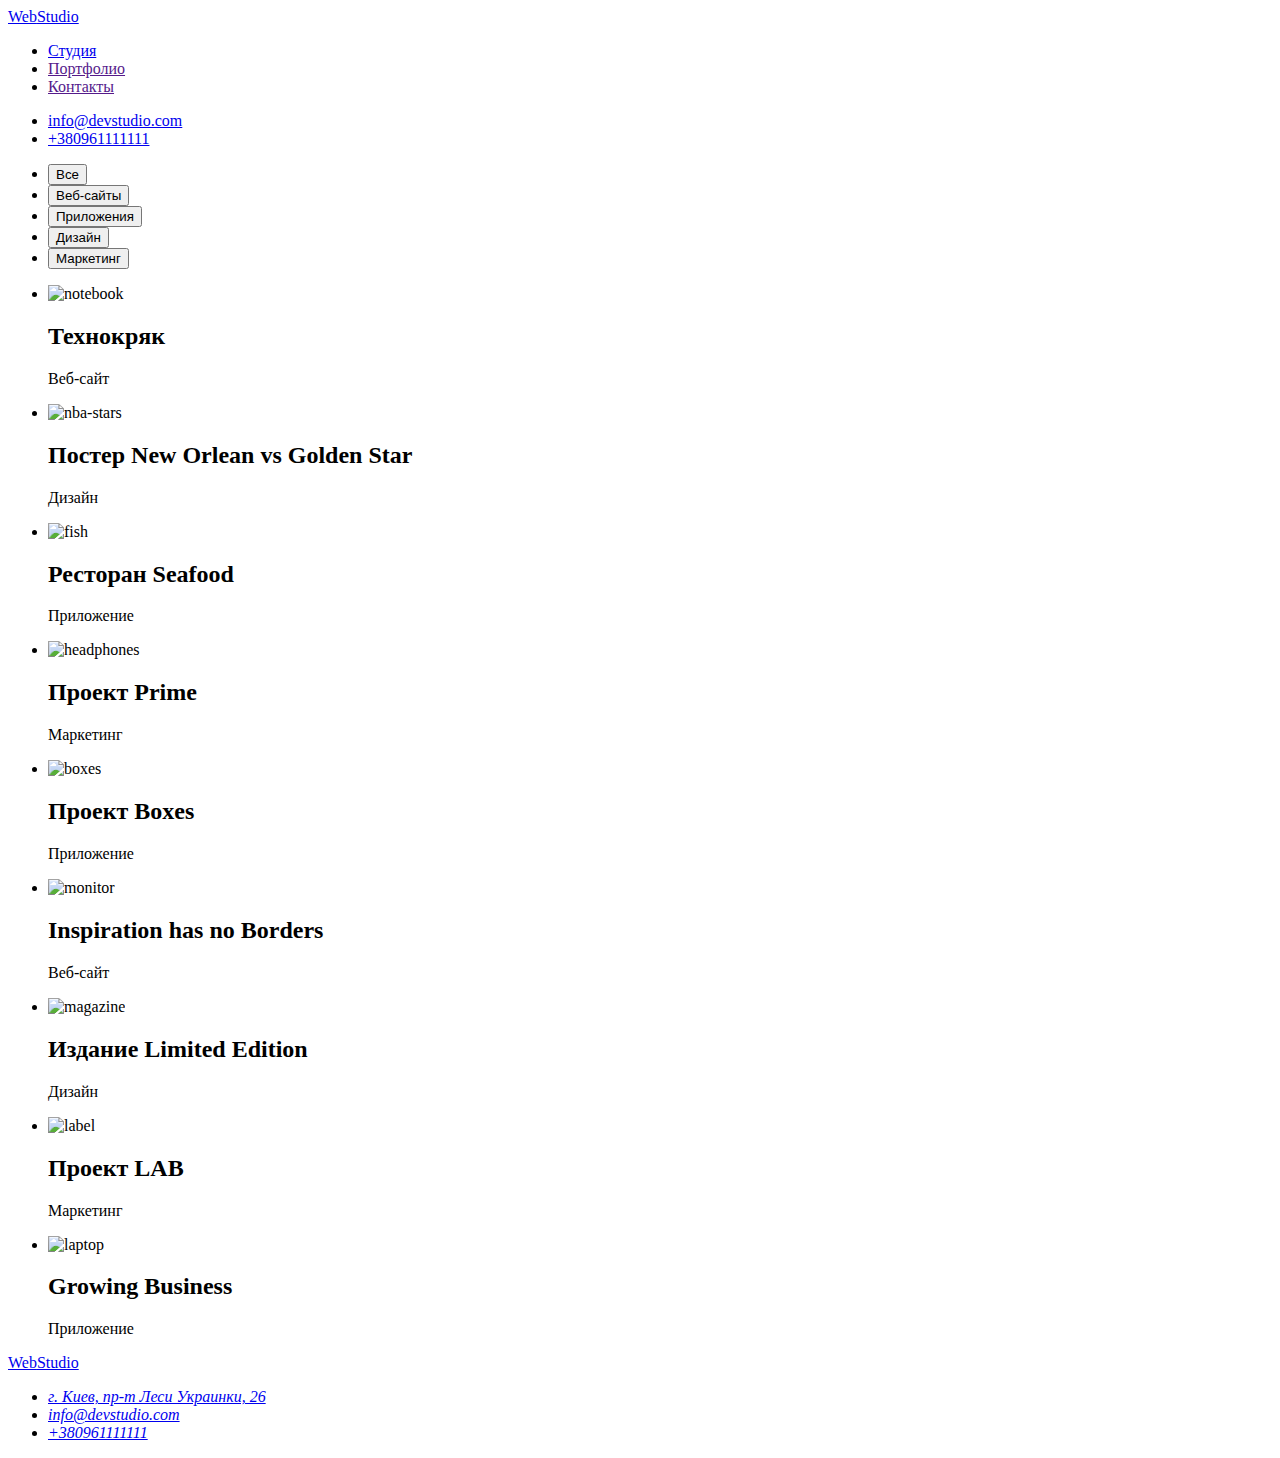
==== portfolio.html @ 8f2b5d50 "create portfolio.html" ====
<!DOCTYPE html>
<html lang="ru">

<head>
    <meta charset="UTF-8">
    <meta http-equiv="X-UA-Compatible" content="IE=edge">
    <meta name="viewport" content="width=device-width, initial-scale=1.0">
    <title>WebStudio</title>
    <link rel="stylesheet" href="./css/styles.css">
    <link rel="preconnect" href="https://fonts.gstatic.com">
</head>

<body>
    <!-- Шапка -->
    <header>
        <nav>
            <a href="/index.html" class="logo">Web<span class="logo-part">Studio</span></a>
            <ul class="site-nav">
                <li><a href="./index.html" class="link">Студия</a></li>
                <li><a href="" class="link current">Портфолио</a></li>
                <li><a href="" class="link">Контакты</a></li>
            </ul>
        </nav>
        <ul class="contacts-nav">
            <li><a href="mailto:info@devstudio.com" class="link">info@devstudio.com</a></li>
            <li><a href="tel:+380961111111" class="link">+380961111111</a></li>
        </ul>
    </header>
    <!-- Портфолио -->
    <main>
        <section>

        <ul class="buttons">
            <li><button class="button">Все</button></li>
            <li><button class="button">Веб-сайты</button></li>
            <li><button class="button">Приложения</button></li>
            <li><button class="button">Дизайн</button></li>
            <li><button class="button">Маркетинг</button></li>
        </ul>   
       
        <ul class="gallery">
            <li>
                <img src="./images/portfolio1.jpg" alt="notebook" width="370">
                <h2 class="title">Технокряк</h2>
                <p class="text">Веб-сайт</p>
            </li>
            <li>
                <img src="./images/portfolio2.jpg" alt="nba-stars" width="370">
                <h2 class="title">Постер New Orlean vs Golden Star</h2>
                <p class="text">Дизайн</p>
            </li>
            <li>
                <img src="./images/portfolio3.jpg" alt="fish" width="370">
                <h2 class="title">Ресторан Seafood</h2>
                <p class="text">Приложение</p>
            </li>
            <li>
                <img src="./images/portfolio4.jpg" alt="headphones" width="370">
                <h2 class="title">Проект Prime</h2>
                <p class="text">Маркетинг</p>
            </li>
            <li>
                <img src="./images/portfolio5.jpg" alt="boxes" width="370">
                <h2 class="title">Проект Boxes</h2>
                <p class="text">Приложение</p>
            </li>
            <li>
                <img src="./images/portfolio6.jpg" alt="monitor" width="370">
                <h2 class="title">Inspiration has no Borders</h2>
                <p class="text">Веб-сайт</p>
            </li>
            <li>
                <img src="./images/portfolio7.jpg" alt="magazine" width="370">
                <h2 class="title">Издание Limited Edition</h2>
                <p class="text">Дизайн</p>
            </li>
            <li>
                <img src="./images/portfolio8.jpg" alt="label" width="370">
                <h2 class="title">Проект LAB</h2>
                <p class="text">Маркетинг</p>
            </li>
            <li>
                <img src="./images/portfolio9.jpg" alt="laptop" width="370">
                <h2 class="title">Growing Business</h2>
                <p class="text">Приложение</p>
            </li>
        </ul>
       </section>
    </main>
    <!-- Подвал -->
    <footer class="footer">
        <a href="/index.html" class="logo">Web<span class="logo-part-2">Studio</span></a>
        <address class="address">
            <ul>
                <li>
                    <a href="https://www.google.com.ua/maps/place/%D0%B1%D1%83%D0%BB.+%D0%9B%D0%B5%D1%81%D0%B8+%D0%A3%D0%BA%D1%80%D0%B0%D0%B8%D0%BD%D0%BA%D0%B8,+26,+%D0%9A%D0%B8%D0%B5%D0%B2,+02000/@50.4265841,30.5361971,17z/data=!3m1!4b1!4m5!3m4!1s0x40d4cf0e033ecbe9:0x57a4dffefec77da0!8m2!3d50.4265807!4d30.5383858?hl=ru"
                        target="_blank" class="actual-address">г. Киев, пр-т Леси Украинки, 26</a>
                </li>
                <li>
                    <a href="mailto:info@devstudio.com" class="contacts">info@devstudio.com</a>
                </li>
                <li>
                    <a href="tel:+380961111111" class="contacts">+380961111111</a>
                </li>
            </ul>
        </address>
    </footer>

</body>

</html>
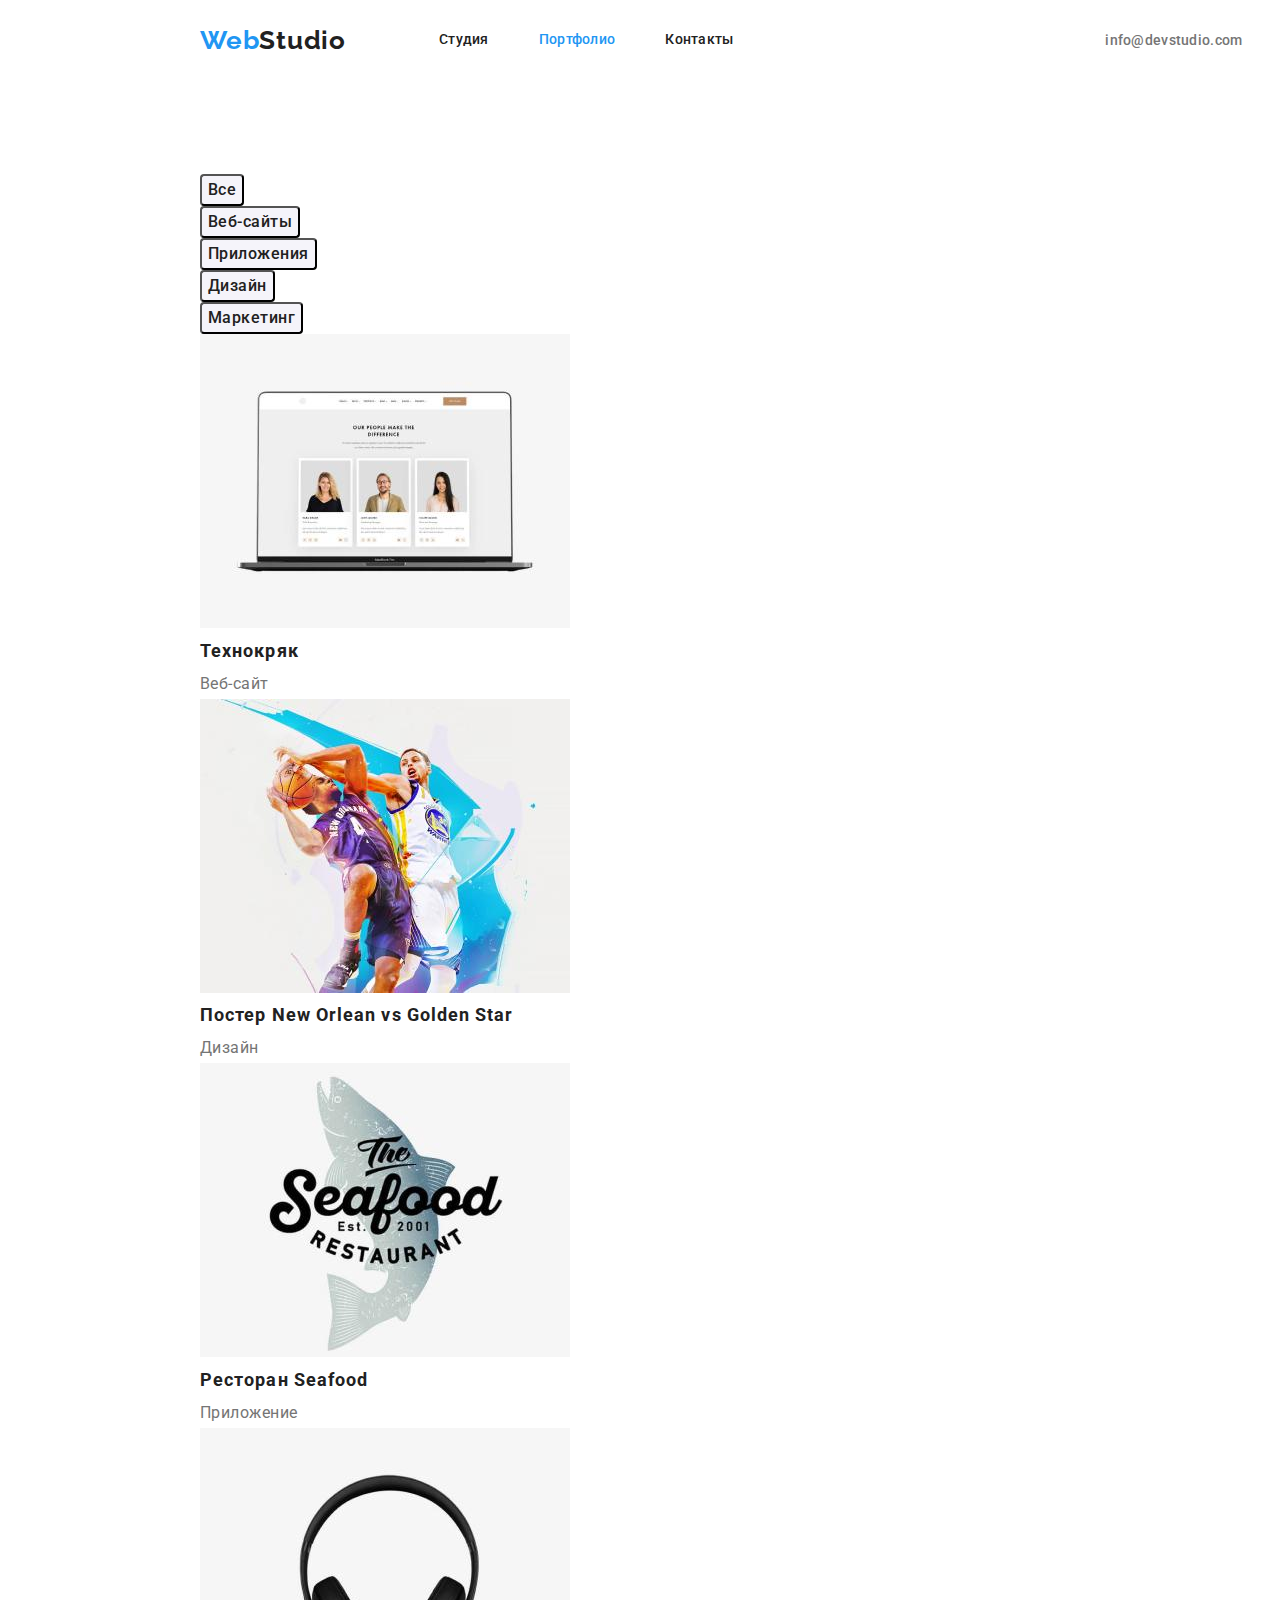
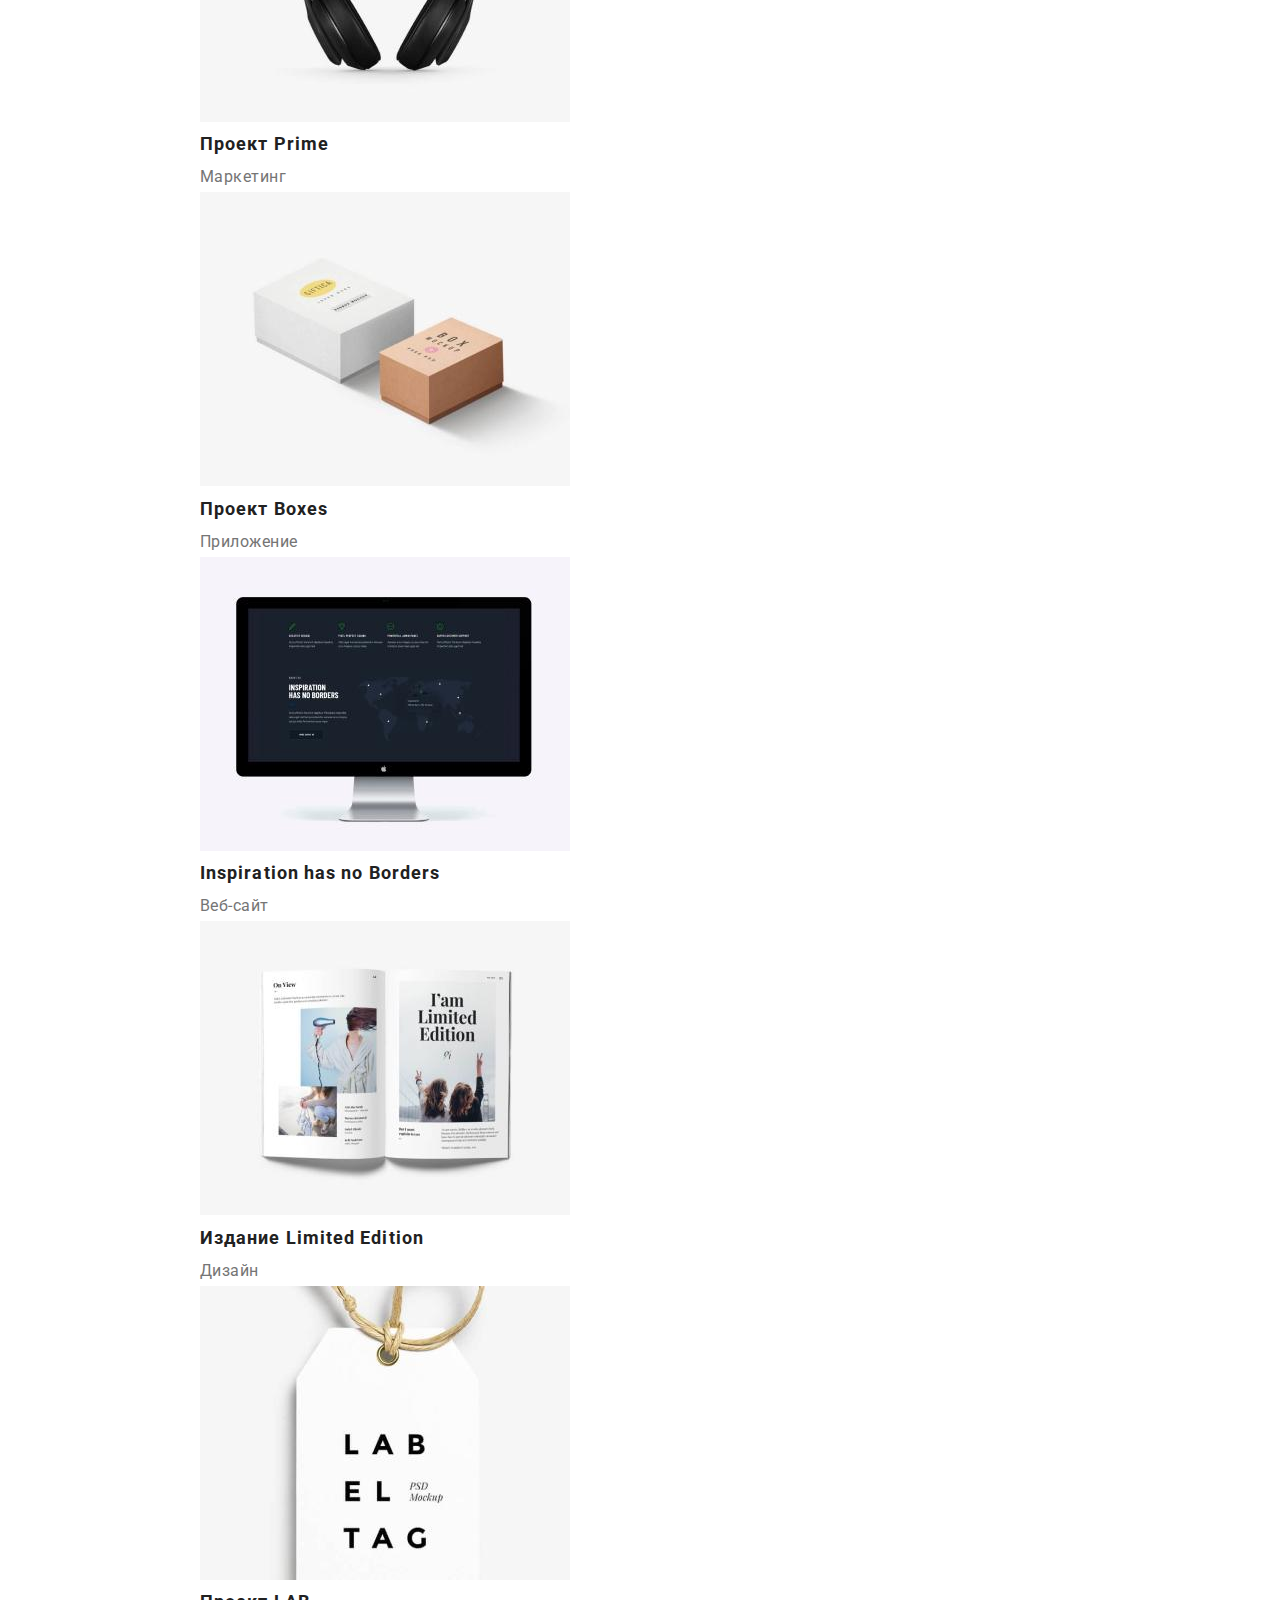
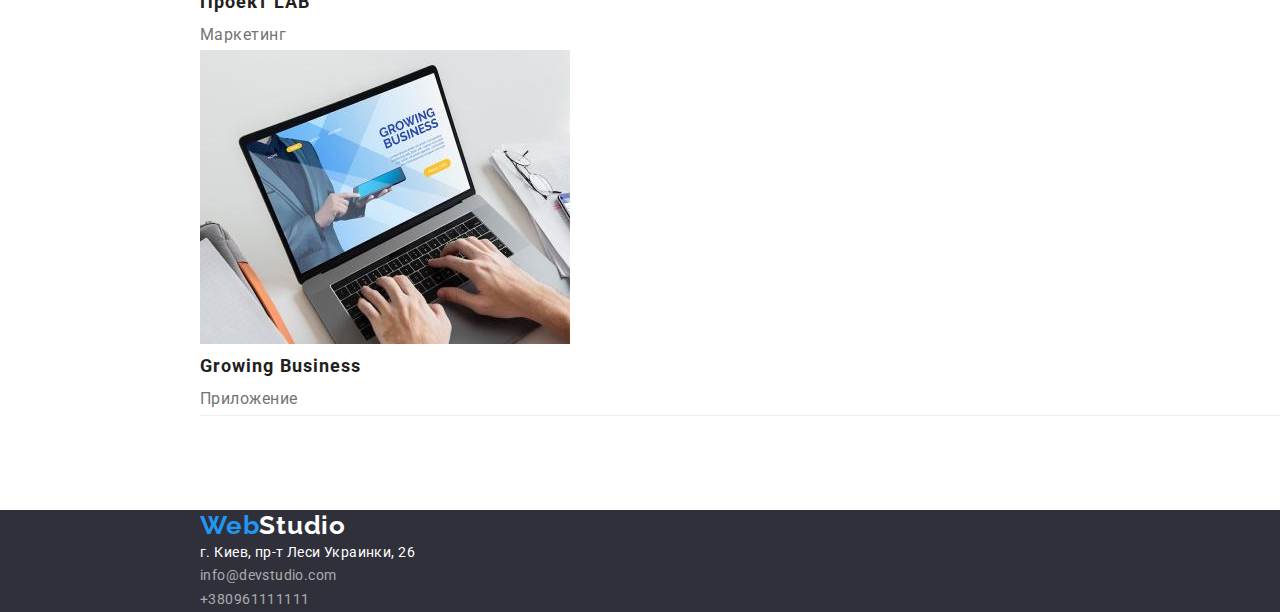
==== commit 01d72a39: "update portfolio.html" ====
--- a/portfolio.html
+++ b/portfolio.html
@@ -6,30 +6,36 @@
     <meta http-equiv="X-UA-Compatible" content="IE=edge">
     <meta name="viewport" content="width=device-width, initial-scale=1.0">
     <title>WebStudio</title>
+    <link rel="preconnect" href="https://fonts.googleapis.com">
+    <link rel="preconnect" href="https://fonts.gstatic.com" crossorigin>
+    <link href="https://fonts.googleapis.com/css2?family=Raleway:wght@700&family=Roboto:wght@400;500;700;900&display=swap"
+        rel="stylesheet">
+    <link rel="stylesheet" href="https://cdnjs.cloudflare.com/ajax/libs/modern-normalize/1.1.0/modern-normalize.min.css">
     <link rel="stylesheet" href="./css/styles.css">
-    <link rel="preconnect" href="https://fonts.gstatic.com">
 </head>
 
 <body>
     <!-- Шапка -->
     <header>
-        <nav>
+        <div class="container main-nav">
+        <nav class="main-nav">
             <a href="/index.html" class="logo">Web<span class="logo-part">Studio</span></a>
             <ul class="site-nav">
-                <li><a href="./index.html" class="link">Студия</a></li>
-                <li><a href="" class="link current">Портфолио</a></li>
-                <li><a href="" class="link">Контакты</a></li>
+                <li class="item"><a href="./index.html" class="link">Студия</a></li>
+                <li class="item"><a href="" class="link current">Портфолио</a></li>
+                <li class="item"><a href="" class="link">Контакты</a></li>
             </ul>
         </nav>
         <ul class="contacts-nav">
-            <li><a href="mailto:info@devstudio.com" class="link">info@devstudio.com</a></li>
-            <li><a href="tel:+380961111111" class="link">+380961111111</a></li>
+            <li class="item"><a href="mailto:info@devstudio.com" class="link">info@devstudio.com</a></li>
+            <li class="item"><a href="tel:+380961111111" class="link">+380961111111</a></li>
         </ul>
+        </div>
     </header>
     <!-- Портфолио -->
     <main>
-        <section>
-
+        <section class="section">
+    <div class="container">
         <ul class="buttons">
             <li><button class="button">Все</button></li>
             <li><button class="button">Веб-сайты</button></li>
@@ -85,10 +91,12 @@
                 <p class="text">Приложение</p>
             </li>
         </ul>
+        </div>
        </section>
     </main>
     <!-- Подвал -->
     <footer class="footer">
+            <div class="container">
         <a href="/index.html" class="logo">Web<span class="logo-part-2">Studio</span></a>
         <address class="address">
             <ul>
@@ -104,6 +112,7 @@
                 </li>
             </ul>
         </address>
+        </div>
     </footer>
 
 </body>
--- a/css/styles.css
+++ b/css/styles.css
@@ -0,0 +1,308 @@
+:root {
+  --primary-text-color: #212121;
+  --secondary-text-color: #757575;
+  --accent-color: #2196f3;
+  --primary-white-color: #ffffff;
+  --secondary-bg-color: #2f303a;
+}
+
+html {
+  box-sizing: border-box;
+}
+*,
+*::before,
+*::after {
+  box-sizing: inherit;
+}
+body {
+  position: relative;
+  width: 1600px;
+  height: 2349px;
+  background: var(--primary-white-color);
+  font-family: Roboto, sans-serif;
+  margin: 0;
+}
+
+ul {
+  padding: 0;
+  margin: 0;
+  list-style: none;
+}
+
+.container {
+  margin-left: auto;
+  margin-right: auto;
+  width: 1230px;
+  padding-left: 15px;
+  padding-right: 15px;
+}
+
+.section {
+  padding-top: 94px;
+  padding-bottom: 94px;
+}
+
+/* ---------header------------ */
+.main-nav {
+  display: flex;
+  align-content: center;
+  align-self: center;
+  justify-content: center;
+}
+.logo {
+  align-self: center;
+  color: var(--accent-color);
+  text-decoration: none;
+  font-style: normal;
+  font-weight: 700;
+  font-size: 26px;
+  line-height: 1.19;
+  letter-spacing: 0.03em;
+  font-family: Raleway;
+}
+.logo-part {
+  color: var(--primary-text-color);
+}
+.site-nav .link {
+  display: block;
+  padding-top: 32px;
+  padding-bottom: 32px;
+  color: var(--primary-text-color);
+  font-family: Roboto;
+  font-style: normal;
+  font-weight: 500;
+  font-size: 14px;
+  line-height: 1.14;
+  letter-spacing: 0.02em;
+  text-decoration: none;
+}
+.site-nav .link:hover,
+.site-nav .link:focus {
+  color: var(--accent-color);
+}
+.site-nav .link.current {
+  color: var(--accent-color);
+}
+.site-nav {
+  display: flex;
+  margin-left: 93px;
+}
+.site-nav .item {
+  margin-right: 50px;
+}
+.site-nav .item:last-child {
+  margin-right: 0;
+}
+.contacts-nav .link {
+  color: var(--secondary-text-color);
+  font-family: Roboto;
+  font-style: normal;
+  font-weight: 500;
+  font-size: 14px;
+  line-height: 1.14;
+  letter-spacing: 0.02em;
+  text-decoration: none;
+}
+.contacts-nav .link:hover,
+.contacts-nav .link:focus {
+  color: var(--accent-color);
+}
+.contacts-nav {
+  display: flex;
+  margin-left: auto;
+  align-self: center;
+}
+.contacts-nav .item + .item {
+  margin-left: 50px;
+}
+/* ---------hero------------ */
+.hero {
+  margin-top: 0;
+  margin-bottom: 94px;
+  text-align: center;
+  background-color: var(--secondary-bg-color);
+}
+.hero .title {
+  margin-top: 0;
+  margin-bottom: 30px;
+  color: var(--primary-white-color);
+  font-family: Roboto;
+  font-style: normal;
+  font-weight: 900;
+  font-size: 44px;
+  line-height: 1.36;
+  text-align: center;
+  letter-spacing: 0.06em;
+  text-transform: uppercase;
+}
+.hero .button {
+  padding: 10px 32px;
+  margin: auto;
+  background-color: var(--accent-color);
+  color: var(--primary-white-color);
+  font-family: Roboto;
+  font-style: normal;
+  font-weight: 700;
+  font-size: 16px;
+  line-height: 1.88;
+  display: flex;
+  align-items: center;
+  text-align: center;
+  letter-spacing: 0.06em;
+  box-shadow: 0px 4px 4px rgba(0, 0, 0, 0.15);
+  border-radius: 4px;
+  cursor: pointer;
+}
+/* ---------benefits------------ */
+.benefits {
+  display: flex;
+  flex-wrap: wrap;
+}
+.benefits .item {
+  width: 300px;
+}
+.benefits-title {
+  margin-top: 0;
+  margin-bottom: 0;
+  font-family: Roboto;
+  font-style: normal;
+  font-weight: 700;
+  font-size: 14px;
+  line-height: 1.14;
+  letter-spacing: 0.03em;
+  text-transform: uppercase;
+  color: var(--primary-text-color);
+}
+.benefits-text {
+  margin-top: 0;
+  margin-bottom: 0;
+  font-family: Roboto;
+  font-style: normal;
+  font-weight: 400;
+  font-size: 14px;
+  line-height: 1.71;
+  letter-spacing: 0.03em;
+  color: var(--secondary-text-color);
+}
+/* ---------work------------ */
+.work {
+  margin-top: 0;
+  margin-bottom: 0;
+}
+.work .title,
+.team .title {
+  margin-top: 0;
+  margin-bottom: 0;
+  font-family: Roboto;
+  font-style: normal;
+  font-weight: 700;
+  font-size: 36px;
+  line-height: 1.17;
+  text-align: center;
+  letter-spacing: 0.03em;
+  color: var(--primary-text-color);
+}
+/* ---------team------------ */
+.team .team-member {
+  margin-top: 0;
+  margin-bottom: 0;
+  font-family: Roboto;
+  font-style: normal;
+  font-weight: 500;
+  font-size: 16px;
+  line-height: 1.19;
+  text-align: center;
+  letter-spacing: 0.03em;
+  color: var(--primary-text-color);
+}
+.team .profession {
+  margin-top: 0;
+  margin-bottom: 0;
+  font-family: Roboto;
+  font-style: normal;
+  font-weight: 400;
+  font-size: 16px;
+  line-height: 1.19;
+  text-align: center;
+  letter-spacing: 0.03em;
+  color: var(--secondary-text-color);
+}
+/* ---------footer------------ */
+.footer {
+  background-color: var(--secondary-bg-color);
+}
+.logo-part-2 {
+  color: var(--primary-white-color);
+}
+.address .actual-address {
+  font-family: Roboto;
+  font-style: normal;
+  font-weight: 400;
+  font-size: 14px;
+  line-height: 1.71;
+  letter-spacing: 0.03em;
+  color: var(--primary-white-color);
+  text-decoration: none;
+}
+.address .contacts {
+  font-family: Roboto;
+  font-style: normal;
+  font-weight: 400;
+  font-size: 14px;
+  line-height: 1.71;
+  letter-spacing: 0.03em;
+  color: rgba(255, 255, 255, 0.6);
+  text-decoration: none;
+}
+.address .contacts:hover,
+.address .contacts:focus {
+  color: var(--accent-color);
+}
+/* ---------portfolio------------ */
+/* ---------portfolio buttons------------ */
+.button {
+  font-family: Roboto;
+  font-style: normal;
+  font-weight: 500;
+  font-size: 16px;
+  line-height: 1.63;
+  text-align: center;
+  letter-spacing: 0.03em;
+  color: var(--primary-text-color);
+  background: #f5f4fa;
+  border-radius: 4px;
+  cursor: pointer;
+}
+.button:hover,
+.button:focus {
+  background-color: var(--accent-color);
+  color: var(--primary-white-color);
+}
+/* ---------portfolio gallery------------ */
+.gallery {
+  border-bottom-width: 1px;
+  border-bottom-style: solid;
+  border-bottom-color: #eeeeee;
+}
+.gallery .title {
+  margin-top: 0;
+  margin-bottom: 0;
+  font-family: Roboto;
+  font-style: normal;
+  font-weight: 700;
+  font-size: 18px;
+  line-height: 2;
+  letter-spacing: 0.06em;
+  color: var(--primary-text-color);
+}
+.gallery .text {
+  margin-top: 0;
+  margin-bottom: 0;
+  font-family: Roboto;
+  font-style: normal;
+  font-weight: 400;
+  font-size: 16px;
+  line-height: 1.88;
+  letter-spacing: 0.03em;
+  color: var(--secondary-text-color);
+}
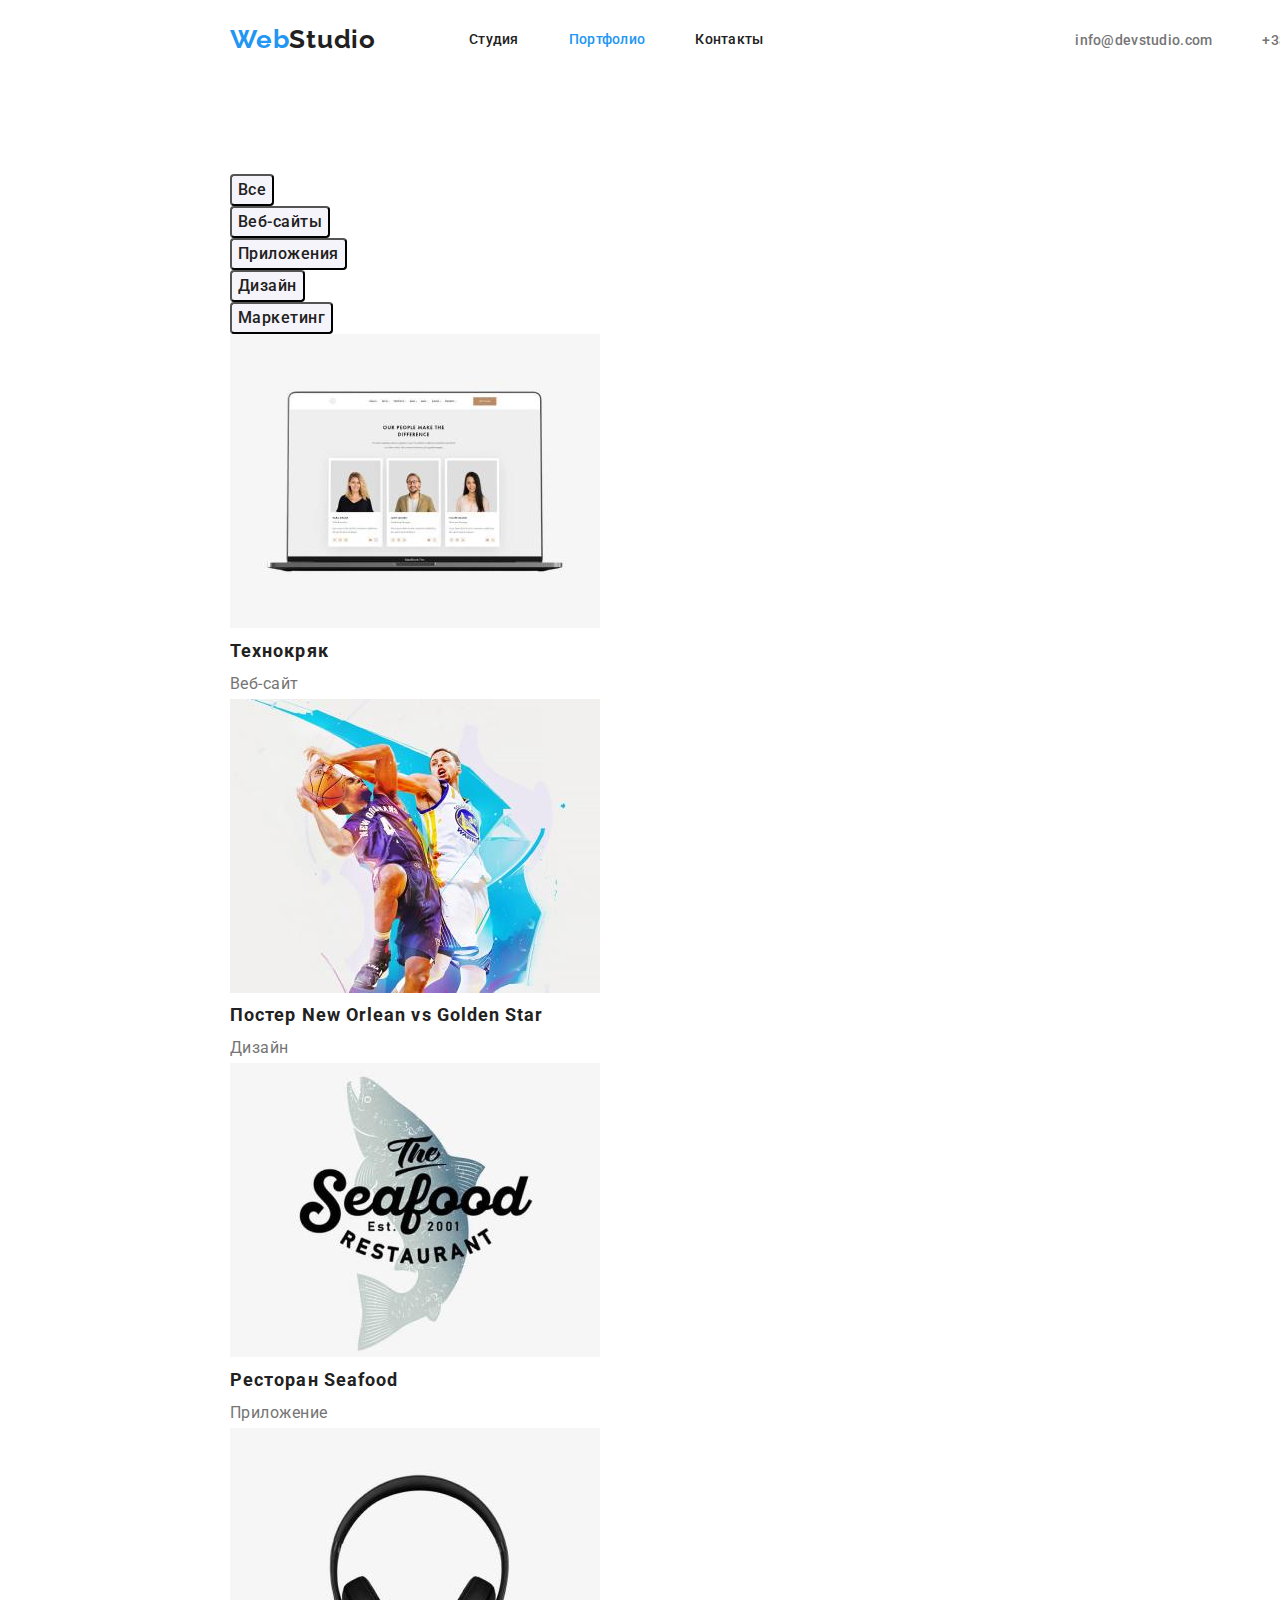
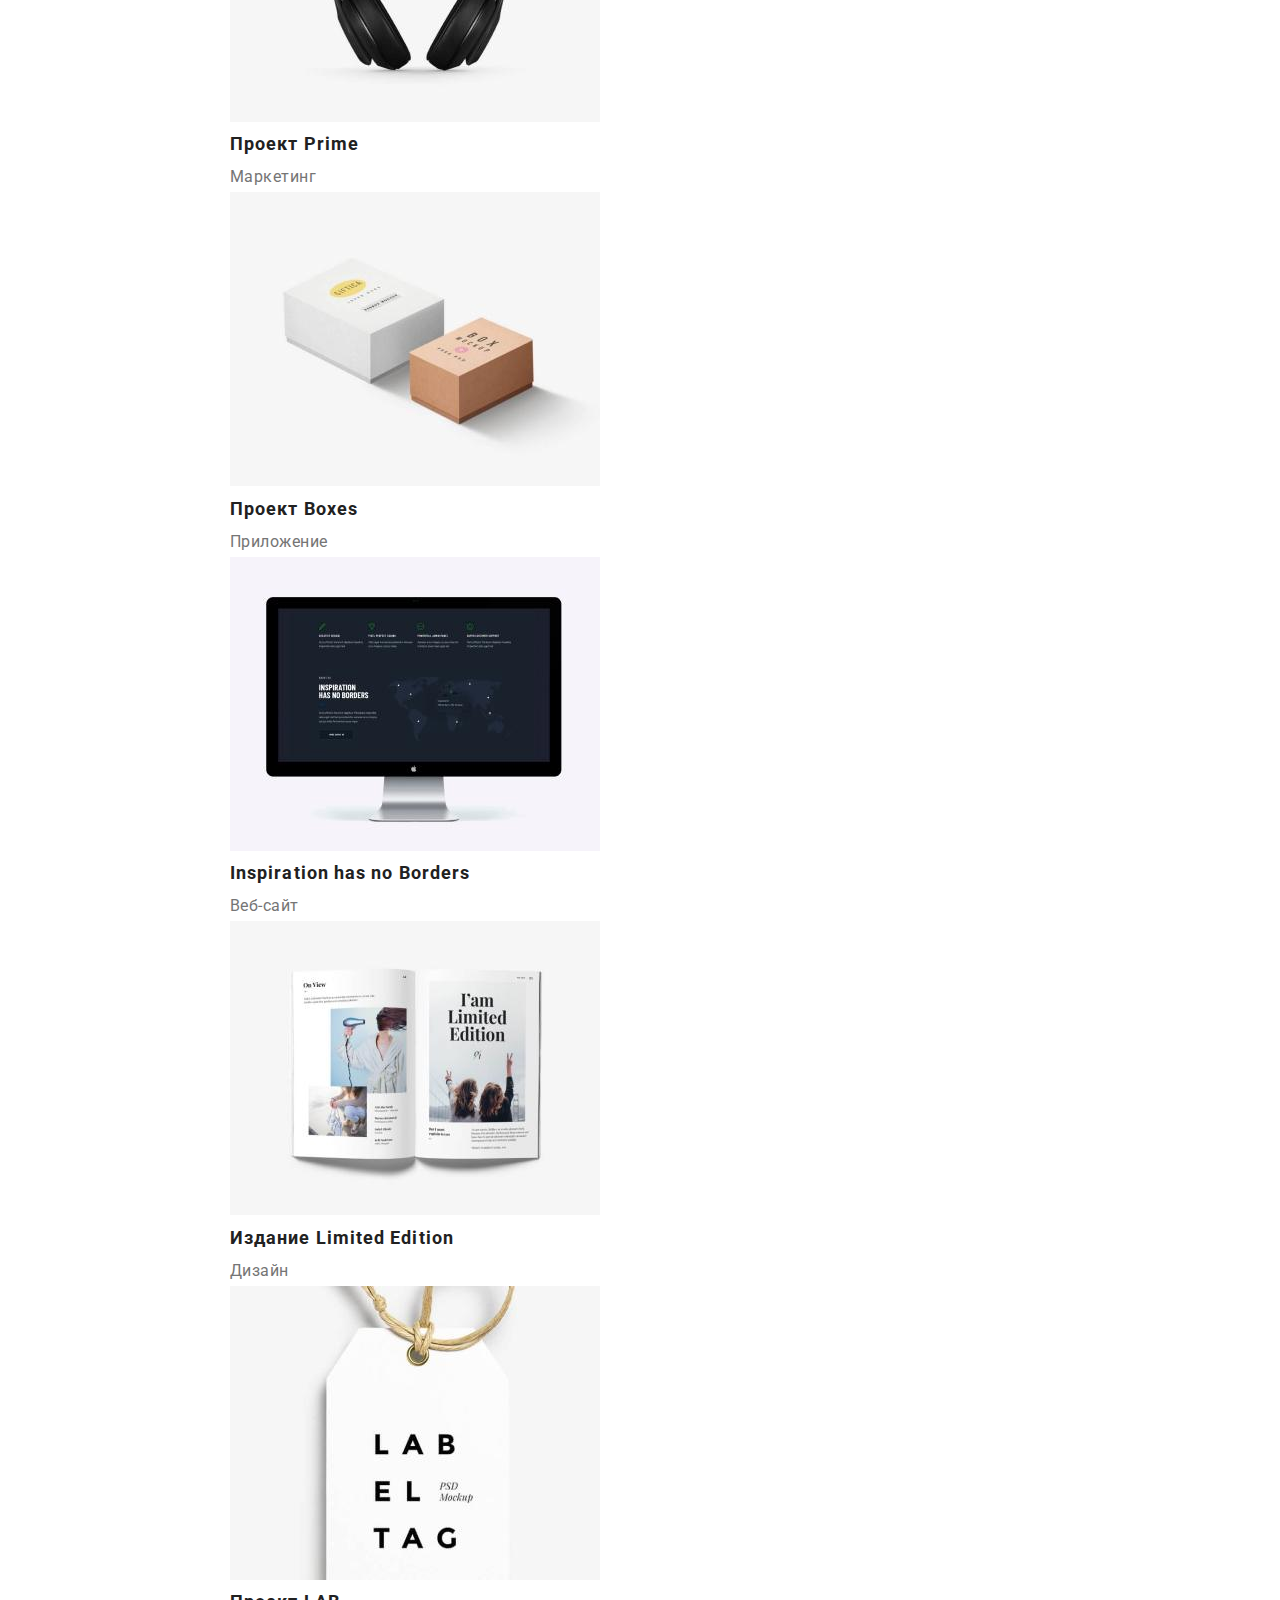
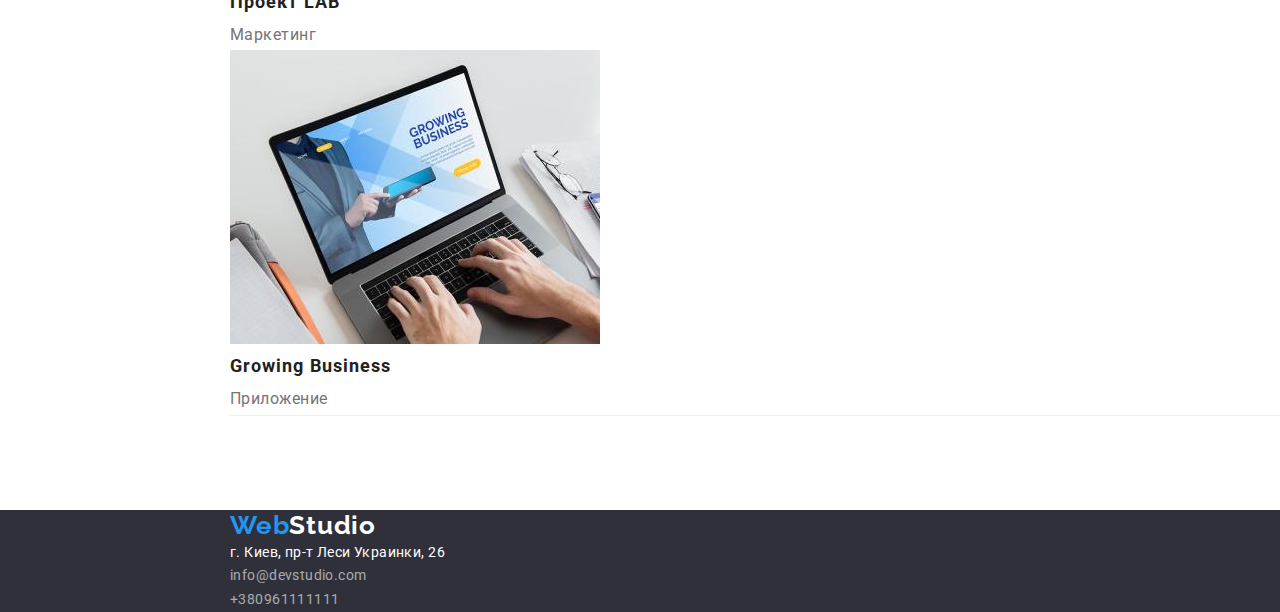
==== commit 6a25980d: "update portfolio.html" ====
--- a/portfolio.html
+++ b/portfolio.html
@@ -96,22 +96,22 @@
     </main>
     <!-- Подвал -->
     <footer class="footer">
-            <div class="container">
-        <a href="/index.html" class="logo">Web<span class="logo-part-2">Studio</span></a>
-        <address class="address">
-            <ul>
-                <li>
-                    <a href="https://www.google.com.ua/maps/place/%D0%B1%D1%83%D0%BB.+%D0%9B%D0%B5%D1%81%D0%B8+%D0%A3%D0%BA%D1%80%D0%B0%D0%B8%D0%BD%D0%BA%D0%B8,+26,+%D0%9A%D0%B8%D0%B5%D0%B2,+02000/@50.4265841,30.5361971,17z/data=!3m1!4b1!4m5!3m4!1s0x40d4cf0e033ecbe9:0x57a4dffefec77da0!8m2!3d50.4265807!4d30.5383858?hl=ru"
-                        target="_blank" class="actual-address">г. Киев, пр-т Леси Украинки, 26</a>
-                </li>
-                <li>
-                    <a href="mailto:info@devstudio.com" class="contacts">info@devstudio.com</a>
-                </li>
-                <li>
-                    <a href="tel:+380961111111" class="contacts">+380961111111</a>
-                </li>
-            </ul>
-        </address>
+        <div class="container footer-nav">
+            <a href="/index.html" class="logo">Web<span class="logo-part-2">Studio</span></a>
+            <address class="address">
+                <ul class="footer-items">
+                    <li class="item">
+                        <a href="https://www.google.com.ua/maps/place/%D0%B1%D1%83%D0%BB.+%D0%9B%D0%B5%D1%81%D0%B8+%D0%A3%D0%BA%D1%80%D0%B0%D0%B8%D0%BD%D0%BA%D0%B8,+26,+%D0%9A%D0%B8%D0%B5%D0%B2,+02000/@50.4265841,30.5361971,17z/data=!3m1!4b1!4m5!3m4!1s0x40d4cf0e033ecbe9:0x57a4dffefec77da0!8m2!3d50.4265807!4d30.5383858?hl=ru"
+                            target="_blank" class="actual-address">г. Киев, пр-т Леси Украинки, 26</a>
+                    </li>
+                    <li class="item">
+                        <a href="mailto:info@devstudio.com" class="contacts">info@devstudio.com</a>
+                    </li>
+                    <li class="item">
+                        <a href="tel:+380961111111" class="contacts">+380961111111</a>
+                    </li>
+                </ul>
+            </address>
         </div>
     </footer>
 
--- a/css/styles.css
+++ b/css/styles.css
@@ -23,6 +23,16 @@
   margin: 0;
 }
 
+p,
+h1,
+h2,
+h3,
+h4,
+h5,
+h6 {
+  margin: 0;
+}
+
 ul {
   padding: 0;
   margin: 0;
@@ -32,7 +42,7 @@
 .container {
   margin-left: auto;
   margin-right: auto;
-  width: 1230px;
+  width: 1170px;
   padding-left: 15px;
   padding-right: 15px;
 }
@@ -51,6 +61,8 @@
 }
 .logo {
   align-self: center;
+  padding-top: 24px;
+  padding-bottom: 25px;
   color: var(--accent-color);
   text-decoration: none;
   font-style: normal;
@@ -94,6 +106,8 @@
   margin-right: 0;
 }
 .contacts-nav .link {
+  padding-top: 32px;
+  padding-bottom: 32px;
   color: var(--secondary-text-color);
   font-family: Roboto;
   font-style: normal;
@@ -157,13 +171,19 @@
 .benefits {
   display: flex;
   flex-wrap: wrap;
+  justify-content: space-between;
 }
 .benefits .item {
-  width: 300px;
+  width: 270px;
+  margin-right: 30px;
+}
+.benefits .item:last-child {
+  margin-right: 0;
 }
 .benefits-title {
   margin-top: 0;
   margin-bottom: 0;
+  padding-bottom: 10px;
   font-family: Roboto;
   font-style: normal;
   font-weight: 700;
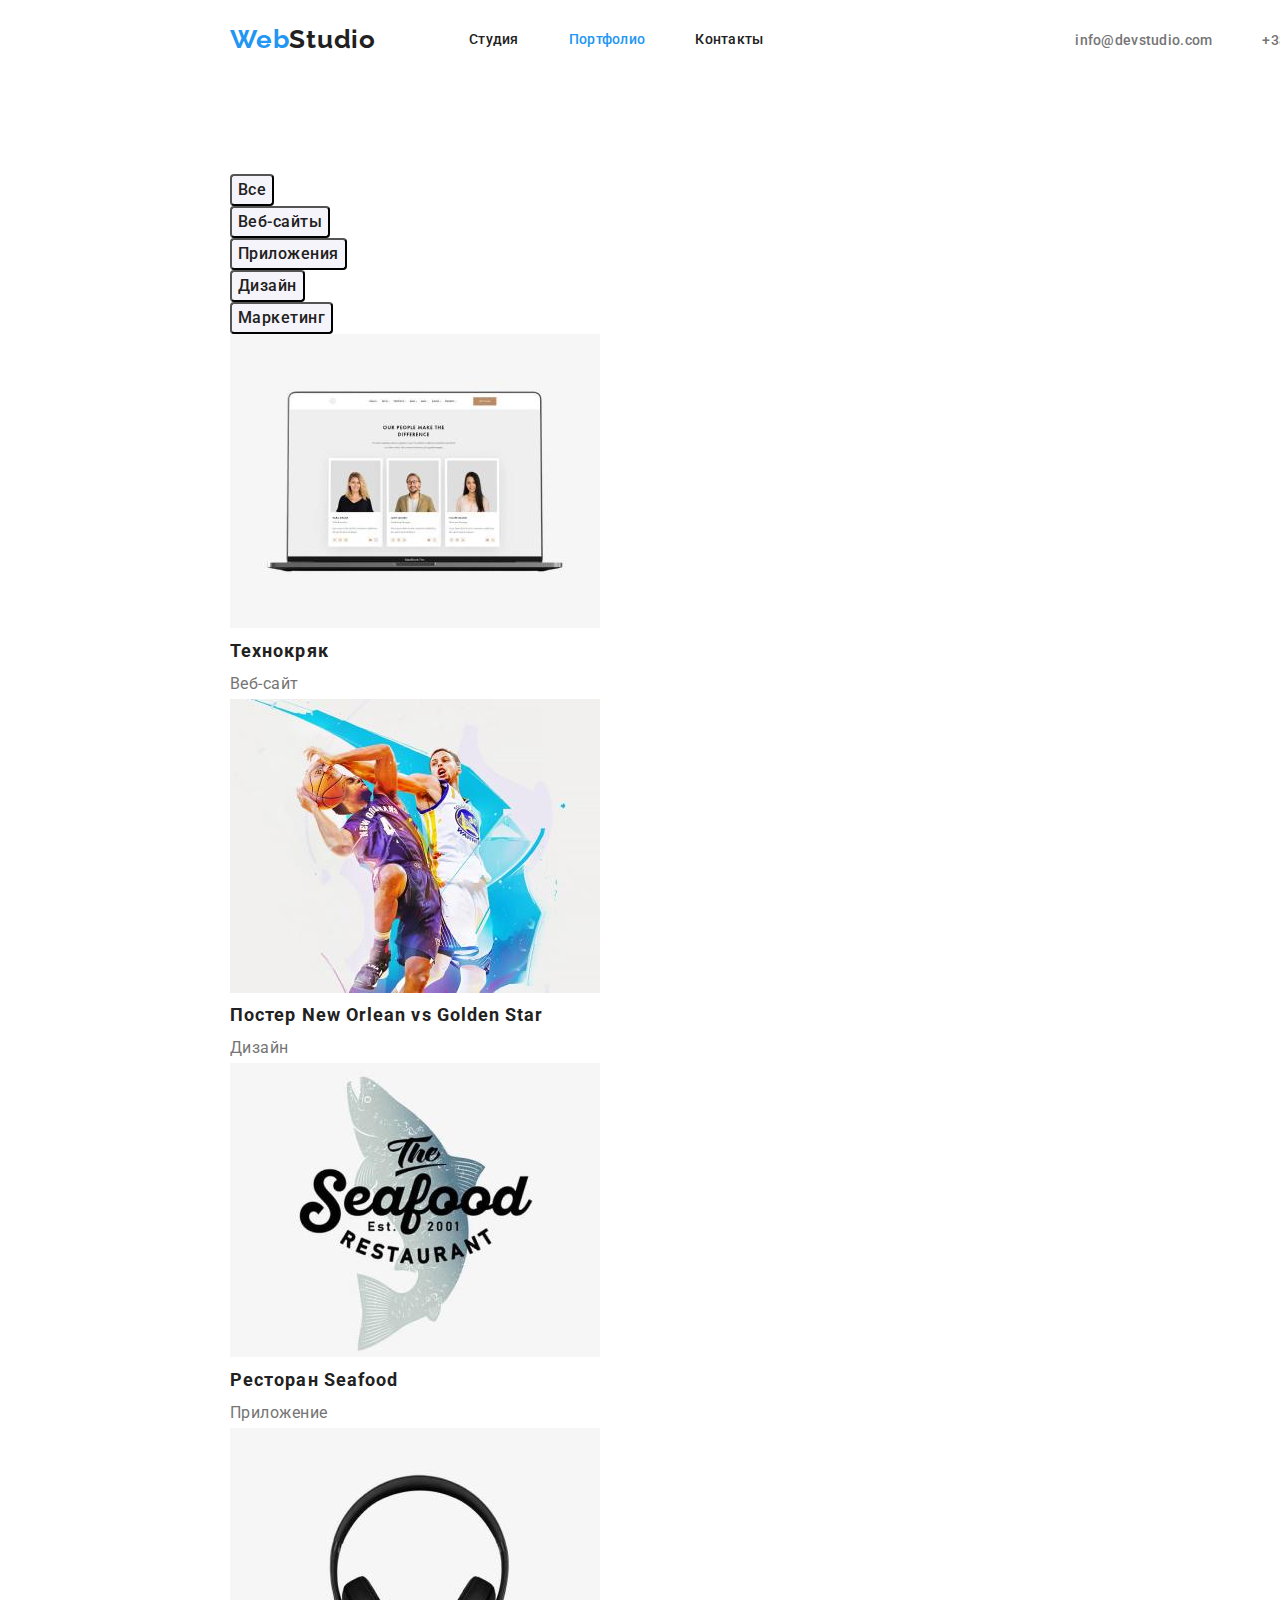
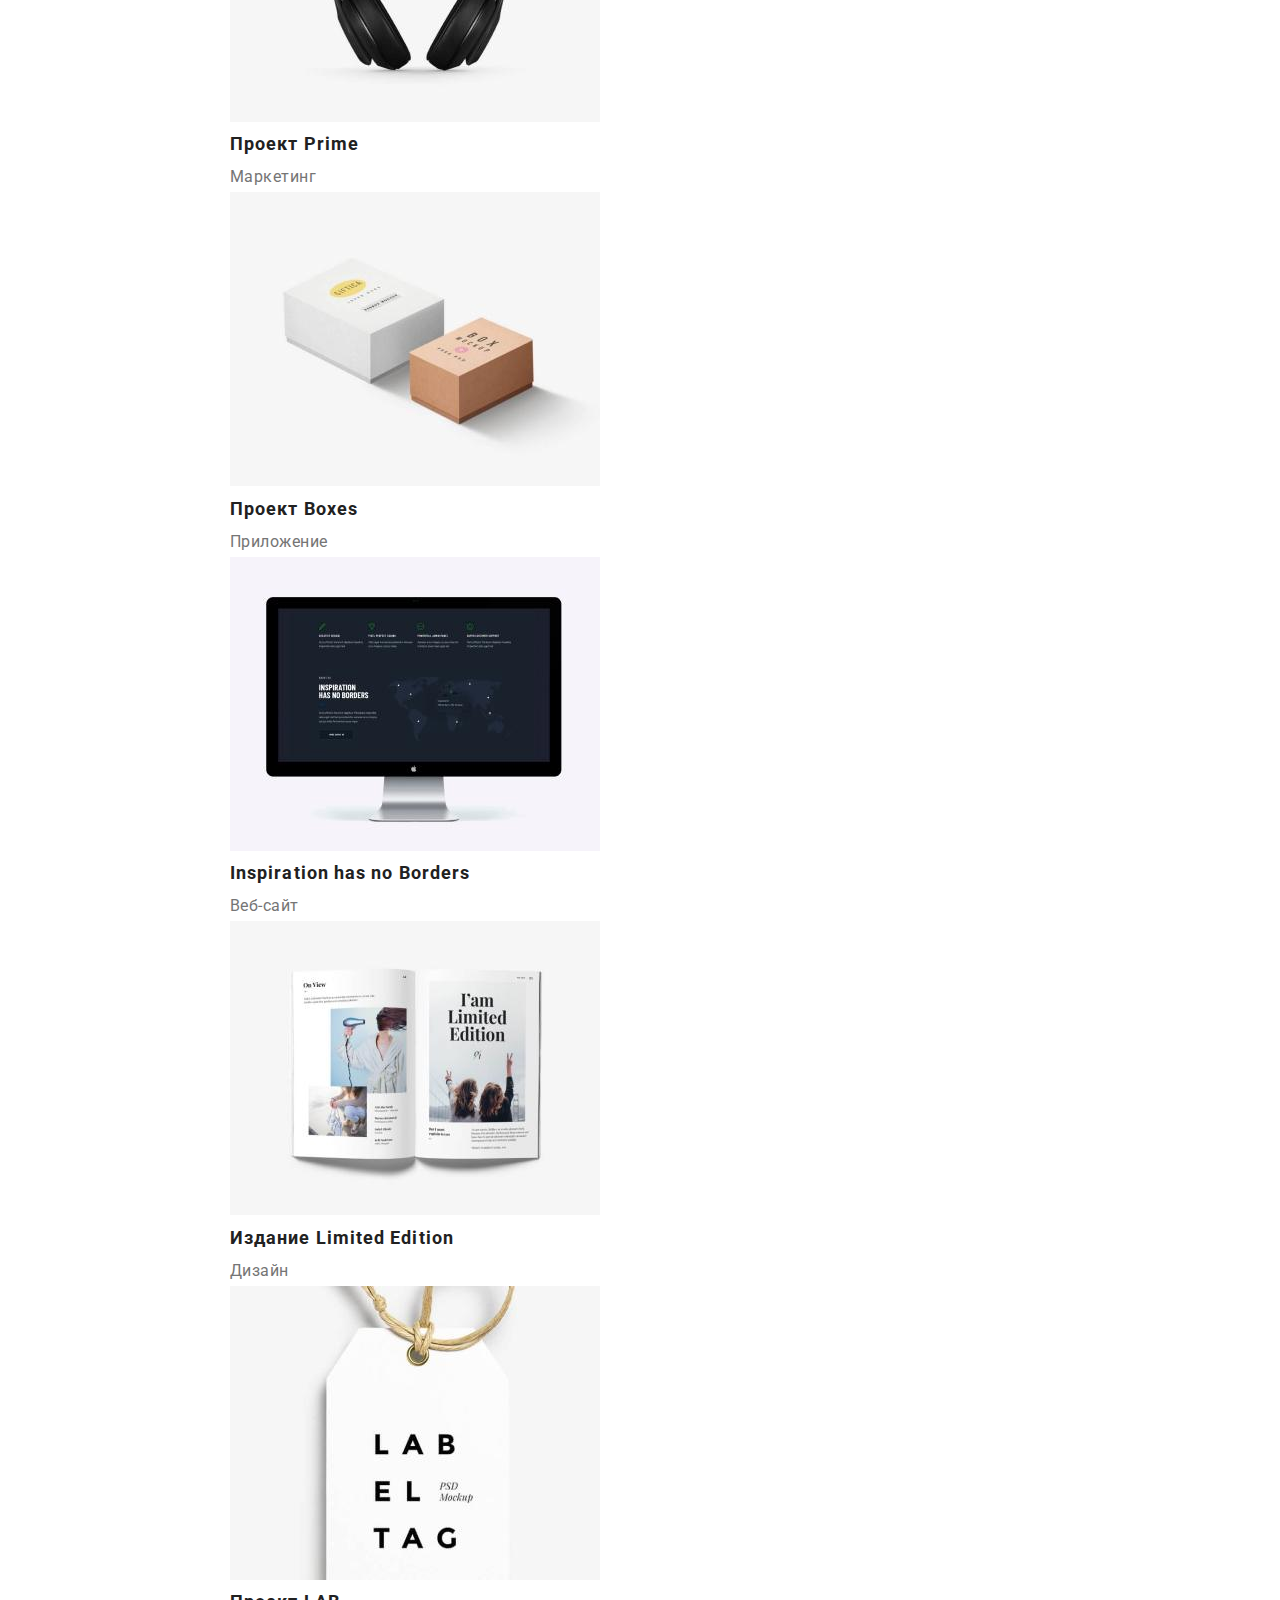
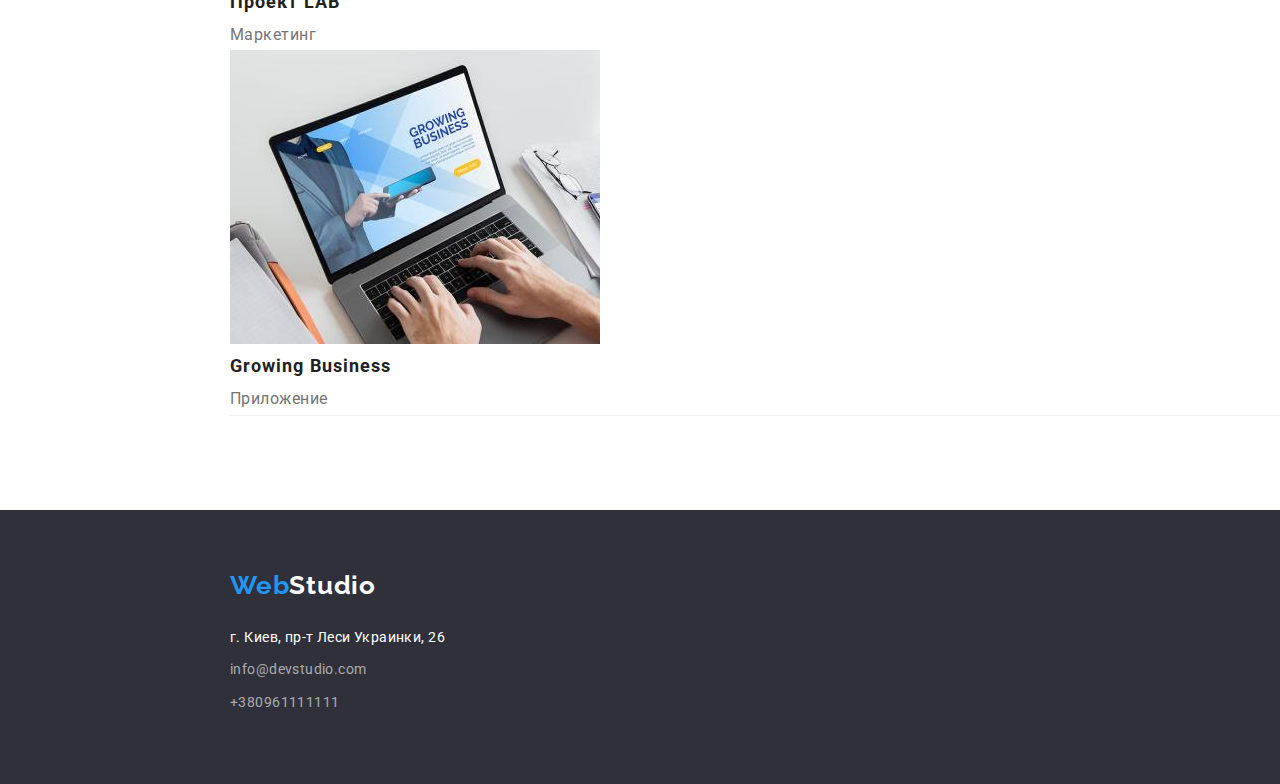
==== commit 5f09b183: "update portfolio.html" ====
--- a/portfolio.html
+++ b/portfolio.html
@@ -45,47 +45,47 @@
         </ul>   
        
         <ul class="gallery">
-            <li>
+            <li class="item">
                 <img src="./images/portfolio1.jpg" alt="notebook" width="370">
                 <h2 class="title">Технокряк</h2>
                 <p class="text">Веб-сайт</p>
             </li>
-            <li>
+            <li class="item">
                 <img src="./images/portfolio2.jpg" alt="nba-stars" width="370">
                 <h2 class="title">Постер New Orlean vs Golden Star</h2>
                 <p class="text">Дизайн</p>
             </li>
-            <li>
+            <li class="item">
                 <img src="./images/portfolio3.jpg" alt="fish" width="370">
                 <h2 class="title">Ресторан Seafood</h2>
                 <p class="text">Приложение</p>
             </li>
-            <li>
+            <li class="item">
                 <img src="./images/portfolio4.jpg" alt="headphones" width="370">
                 <h2 class="title">Проект Prime</h2>
                 <p class="text">Маркетинг</p>
             </li>
-            <li>
+            <li class="item">
                 <img src="./images/portfolio5.jpg" alt="boxes" width="370">
                 <h2 class="title">Проект Boxes</h2>
                 <p class="text">Приложение</p>
             </li>
-            <li>
+            <li class="item">
                 <img src="./images/portfolio6.jpg" alt="monitor" width="370">
                 <h2 class="title">Inspiration has no Borders</h2>
                 <p class="text">Веб-сайт</p>
             </li>
-            <li>
+            <li class="item">
                 <img src="./images/portfolio7.jpg" alt="magazine" width="370">
                 <h2 class="title">Издание Limited Edition</h2>
                 <p class="text">Дизайн</p>
             </li>
-            <li>
+            <li class="item">
                 <img src="./images/portfolio8.jpg" alt="label" width="370">
                 <h2 class="title">Проект LAB</h2>
                 <p class="text">Маркетинг</p>
             </li>
-            <li>
+            <li class="item">
                 <img src="./images/portfolio9.jpg" alt="laptop" width="370">
                 <h2 class="title">Growing Business</h2>
                 <p class="text">Приложение</p>
--- a/css/styles.css
+++ b/css/styles.css
@@ -170,7 +170,6 @@
 /* ---------benefits------------ */
 .benefits {
   display: flex;
-  flex-wrap: wrap;
   justify-content: space-between;
 }
 .benefits .item {
@@ -209,10 +208,9 @@
   margin-top: 0;
   margin-bottom: 0;
 }
-.work .title,
-.team .title {
-  margin-top: 0;
-  margin-bottom: 0;
+.work .title {
+  margin-top: 0;
+  margin-bottom: 50px;
   font-family: Roboto;
   font-style: normal;
   font-weight: 700;
@@ -222,10 +220,32 @@
   letter-spacing: 0.03em;
   color: var(--primary-text-color);
 }
+.work-items {
+  display: flex;
+}
+.work-items .item {
+  width: 370px;
+  margin-right: 30px;
+}
+.work-items .item:last-child {
+  margin-right: 0;
+}
 /* ---------team------------ */
+.team .title {
+  margin-top: 0;
+  margin-bottom: 50px;
+  font-family: Roboto;
+  font-style: normal;
+  font-weight: 700;
+  font-size: 36px;
+  line-height: 1.17;
+  text-align: center;
+  letter-spacing: 0.03em;
+  color: var(--primary-text-color);
+}
 .team .team-member {
-  margin-top: 0;
-  margin-bottom: 0;
+  margin-top: 30px;
+  margin-bottom: 10px;
   font-family: Roboto;
   font-style: normal;
   font-weight: 500;
@@ -246,6 +266,16 @@
   text-align: center;
   letter-spacing: 0.03em;
   color: var(--secondary-text-color);
+}
+.team-items {
+  display: flex;
+}
+.team-items .item {
+  width: 370px;
+  margin-right: 30px;
+}
+.team-items .item:last-child {
+  margin-right: 0;
 }
 /* ---------footer------------ */
 .footer {
@@ -254,6 +284,11 @@
 .logo-part-2 {
   color: var(--primary-white-color);
 }
+.footer-nav .logo {
+  display: block;
+  padding-top: 60px;
+  padding-botton: 20px;
+}
 .address .actual-address {
   font-family: Roboto;
   font-style: normal;
@@ -278,6 +313,13 @@
 .address .contacts:focus {
   color: var(--accent-color);
 }
+.address .footer-items .item {
+  margin-bottom: 9px;
+}
+.address .footer-items {
+  padding-bottom: 60px;
+}
+
 /* ---------portfolio------------ */
 /* ---------portfolio buttons------------ */
 .button {
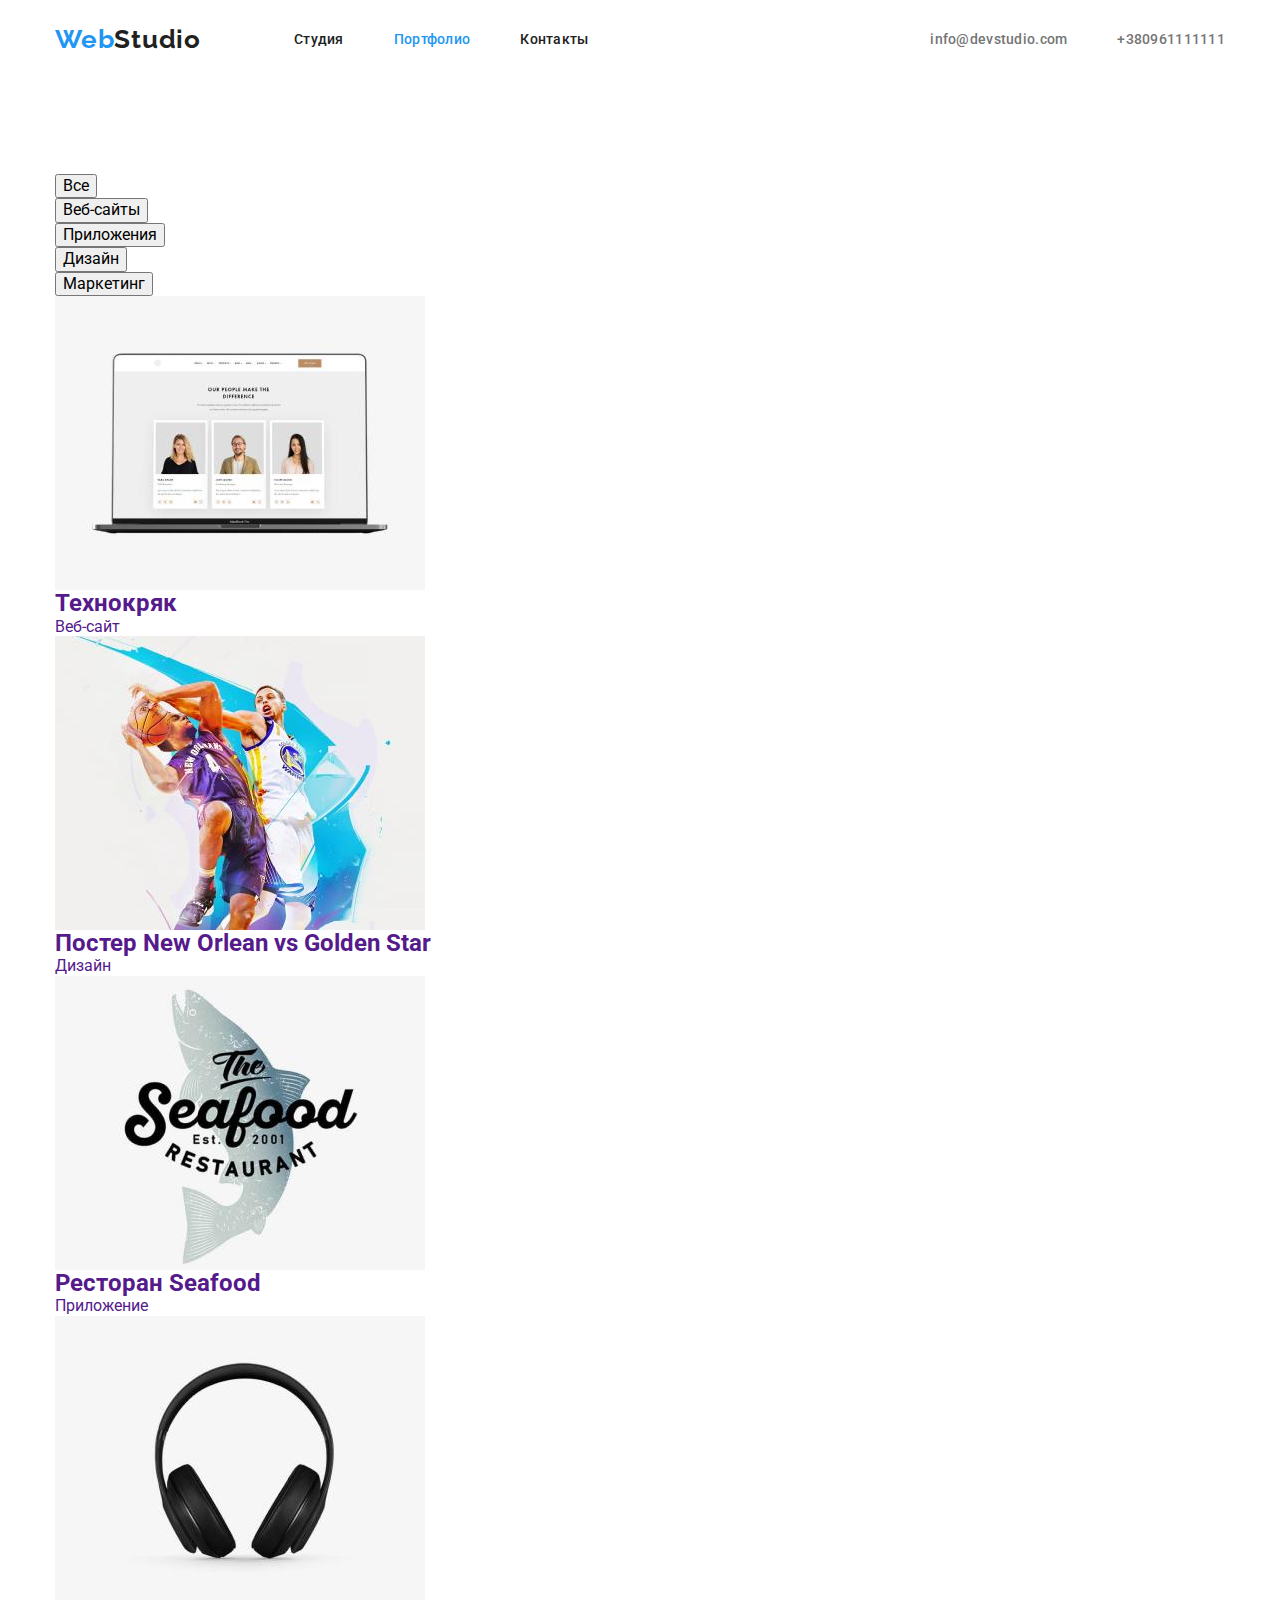
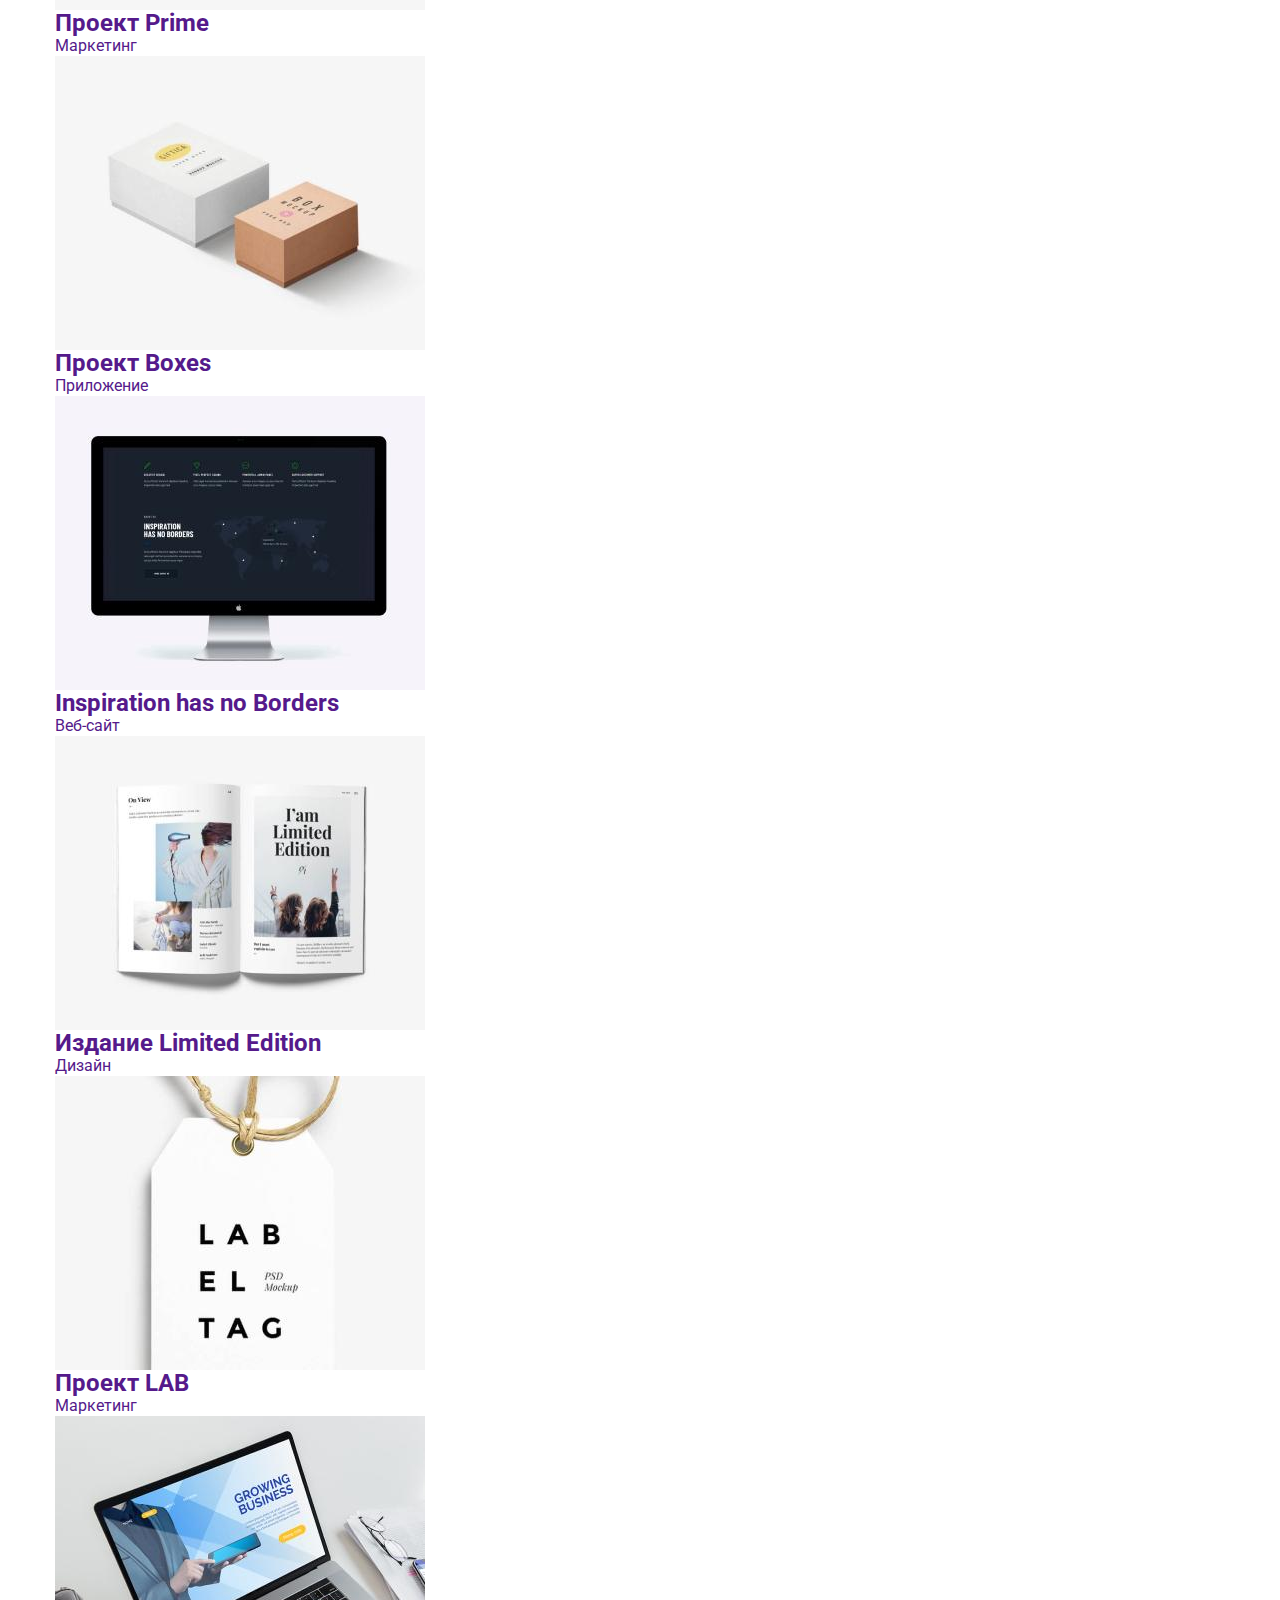
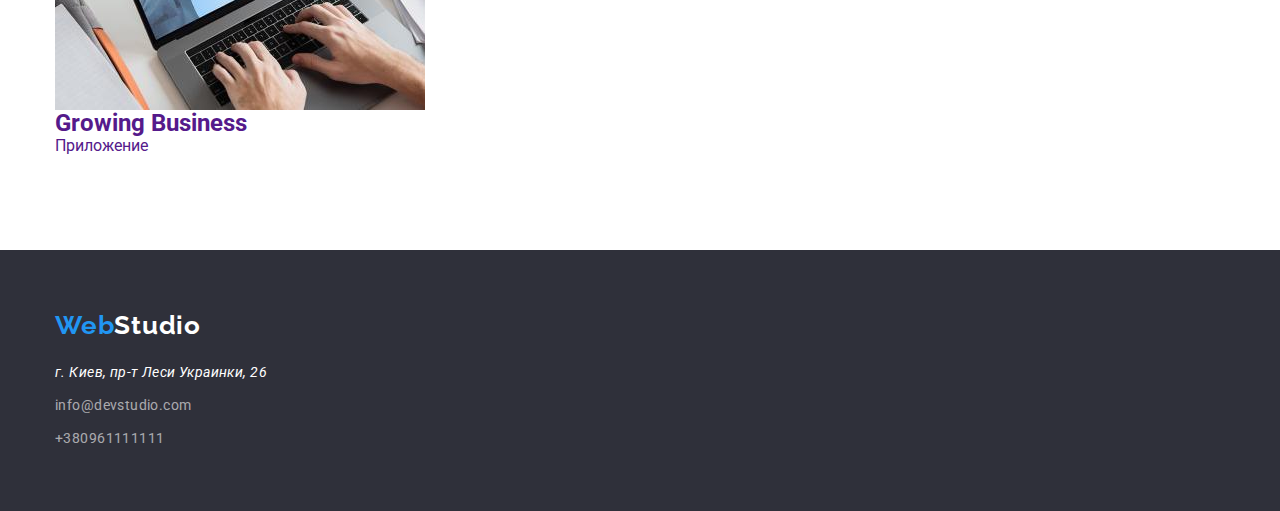
==== commit 91852a1c: "update portfolio.hyml" ====
--- a/portfolio.html
+++ b/portfolio.html
@@ -46,49 +46,67 @@
        
         <ul class="gallery">
             <li class="item">
-                <img src="./images/portfolio1.jpg" alt="notebook" width="370">
+                <a href="" class="link">
+                <img src="./images/portfolio1.jpg" alt="notebook" width="370" class="img">
                 <h2 class="title">Технокряк</h2>
                 <p class="text">Веб-сайт</p>
+                </a>
             </li>
             <li class="item">
-                <img src="./images/portfolio2.jpg" alt="nba-stars" width="370">
+                <a href="" class="link">
+                <img src="./images/portfolio2.jpg" alt="nba-stars" width="370" class="img">
                 <h2 class="title">Постер New Orlean vs Golden Star</h2>
                 <p class="text">Дизайн</p>
+                </a>
             </li>
             <li class="item">
-                <img src="./images/portfolio3.jpg" alt="fish" width="370">
+                <a href="" class="link">
+                <img src="./images/portfolio3.jpg" alt="fish" width="370" class="img">
                 <h2 class="title">Ресторан Seafood</h2>
                 <p class="text">Приложение</p>
+                </a>
             </li>
             <li class="item">
-                <img src="./images/portfolio4.jpg" alt="headphones" width="370">
+                <a href="" class="link">
+                <img src="./images/portfolio4.jpg" alt="headphones" width="370" class="img">
                 <h2 class="title">Проект Prime</h2>
                 <p class="text">Маркетинг</p>
+                </a>
             </li>
             <li class="item">
-                <img src="./images/portfolio5.jpg" alt="boxes" width="370">
+                <a href="" class="link">
+                <img src="./images/portfolio5.jpg" alt="boxes" width="370" class="img">
                 <h2 class="title">Проект Boxes</h2>
                 <p class="text">Приложение</p>
+                </a>
             </li>
             <li class="item">
-                <img src="./images/portfolio6.jpg" alt="monitor" width="370">
+                <a href="" class="link">
+                <img src="./images/portfolio6.jpg" alt="monitor" width="370" class="img">
                 <h2 class="title">Inspiration has no Borders</h2>
                 <p class="text">Веб-сайт</p>
+                </a>
             </li>
             <li class="item">
-                <img src="./images/portfolio7.jpg" alt="magazine" width="370">
+                <a href="" class="link">
+                <img src="./images/portfolio7.jpg" alt="magazine" width="370" class="img">
                 <h2 class="title">Издание Limited Edition</h2>
                 <p class="text">Дизайн</p>
+                </a>
             </li>
             <li class="item">
-                <img src="./images/portfolio8.jpg" alt="label" width="370">
+                <a href="" class="link">
+                <img src="./images/portfolio8.jpg" alt="label" width="370" class="img">
                 <h2 class="title">Проект LAB</h2>
                 <p class="text">Маркетинг</p>
+                </a>
             </li>
             <li class="item">
-                <img src="./images/portfolio9.jpg" alt="laptop" width="370">
+                <a href="" class="link">
+                <img src="./images/portfolio9.jpg" alt="laptop" width="370" class="img">
                 <h2 class="title">Growing Business</h2>
                 <p class="text">Приложение</p>
+                </a>
             </li>
         </ul>
         </div>
--- a/css/styles.css
+++ b/css/styles.css
@@ -15,12 +15,8 @@
   box-sizing: inherit;
 }
 body {
-  position: relative;
-  width: 1600px;
-  height: 2349px;
   background: var(--primary-white-color);
   font-family: Roboto, sans-serif;
-  margin: 0;
 }
 
 p,
@@ -40,9 +36,8 @@
 }
 
 .container {
-  margin-left: auto;
-  margin-right: auto;
-  width: 1170px;
+  margin: 0 auto;
+  max-width: 1200px;
   padding-left: 15px;
   padding-right: 15px;
 }
@@ -50,6 +45,16 @@
 .section {
   padding-top: 94px;
   padding-bottom: 94px;
+}
+
+.img {
+  display: block;
+  max-width: 100%;
+  height: auto;
+}
+.link {
+  display: block;
+  text-decoration: none;
 }
 
 /* ---------header------------ */
@@ -131,17 +136,21 @@
 }
 /* ---------hero------------ */
 .hero {
-  margin-top: 0;
-  margin-bottom: 94px;
+  padding-top: 200px;
+  padding-bottom: 200px;
   text-align: center;
   background-color: var(--secondary-bg-color);
 }
+.hero .container {
+  display: flex;
+  flex-direction: column;
+  align-items: center;
+}
 .hero .title {
-  margin-top: 0;
   margin-bottom: 30px;
+  max-width: 696px;
   color: var(--primary-white-color);
   font-family: Roboto;
-  font-style: normal;
   font-weight: 900;
   font-size: 44px;
   line-height: 1.36;
@@ -151,26 +160,21 @@
 }
 .hero .button {
   padding: 10px 32px;
-  margin: auto;
   background-color: var(--accent-color);
   color: var(--primary-white-color);
   font-family: Roboto;
-  font-style: normal;
   font-weight: 700;
   font-size: 16px;
   line-height: 1.88;
-  display: flex;
-  align-items: center;
   text-align: center;
   letter-spacing: 0.06em;
-  box-shadow: 0px 4px 4px rgba(0, 0, 0, 0.15);
   border-radius: 4px;
+  border: none;
   cursor: pointer;
 }
 /* ---------benefits------------ */
 .benefits {
   display: flex;
-  justify-content: space-between;
 }
 .benefits .item {
   width: 270px;
@@ -204,10 +208,6 @@
   color: var(--secondary-text-color);
 }
 /* ---------work------------ */
-.work {
-  margin-top: 0;
-  margin-bottom: 0;
-}
 .work .title {
   margin-top: 0;
   margin-bottom: 50px;
@@ -231,11 +231,11 @@
   margin-right: 0;
 }
 /* ---------team------------ */
+.team {
+  background-color: #f5f4fa;
+}
 .team .title {
-  margin-top: 0;
   margin-bottom: 50px;
-  font-family: Roboto;
-  font-style: normal;
   font-weight: 700;
   font-size: 36px;
   line-height: 1.17;
@@ -267,18 +267,21 @@
   letter-spacing: 0.03em;
   color: var(--secondary-text-color);
 }
-.team-items {
-  display: flex;
-}
-.team-items .item {
+.team-list {
+  display: flex;
+}
+.team-list .item {
   width: 370px;
   margin-right: 30px;
-}
-.team-items .item:last-child {
+  background-color: var(--primary-white-color);
+}
+.team-list .item:last-child {
   margin-right: 0;
 }
 /* ---------footer------------ */
 .footer {
+  padding-top: 60px;
+  padding-bottom: 60px;
   background-color: var(--secondary-bg-color);
 }
 .logo-part-2 {
@@ -286,12 +289,12 @@
 }
 .footer-nav .logo {
   display: block;
-  padding-top: 60px;
-  padding-botton: 20px;
+  margin-bottom: 20px;
+  padding-top: 0;
+  padding-bottom: 0;
 }
 .address .actual-address {
   font-family: Roboto;
-  font-style: normal;
   font-weight: 400;
   font-size: 14px;
   line-height: 1.71;
@@ -316,41 +319,54 @@
 .address .footer-items .item {
   margin-bottom: 9px;
 }
-.address .footer-items {
-  padding-bottom: 60px;
-}
-
-/* ---------portfolio------------ */
-/* ---------portfolio buttons------------ */
-.button {
-  font-family: Roboto;
-  font-style: normal;
-  font-weight: 500;
-  font-size: 16px;
-  line-height: 1.63;
-  text-align: center;
-  letter-spacing: 0.03em;
-  color: var(--primary-text-color);
-  background: #f5f4fa;
-  border-radius: 4px;
-  cursor: pointer;
-}
-.button:hover,
-.button:focus {
-  background-color: var(--accent-color);
-  color: var(--primary-white-color);
-}
-/* ---------portfolio gallery------------ */
-.gallery {
-  border-bottom-width: 1px;
-  border-bottom-style: solid;
-  border-bottom-color: #eeeeee;
-}
+.address .footer-items .item:last-child {
+  margin-bottom: 0;
+
+  /* ---------portfolio------------ */
+  /* ---------portfolio buttons------------ */
+  .button {
+    font-family: Roboto;
+    font-weight: 500;
+    font-size: 16px;
+    line-height: 1.63;
+    text-align: center;
+    letter-spacing: 0.03em;
+    color: var(--primary-text-color);
+    background: #f5f4fa;
+    border-radius: 4px;
+    cursor: pointer;
+  }
+  .button:hover,
+  .button:focus {
+    background-color: var(--accent-color);
+    color: var(--primary-white-color);
+  }
+  .buttons {
+    display: flex;
+    justify-content: center;
+    margin-bottom: 50px;
+  }
+  .buttons .button {
+    padding: 6px 22px;
+    margin-right: 8px;
+  }
+  .buttons .button:last-child {
+    margin-right: 0;
+  }
+
+  /* ---------portfolio gallery------------ */
+  .gallery {
+    display: flex;
+    flex-wrap: wrap;
+    border-bottom-width: 1px;
+    border-bottom-style: solid;
+    border-bottom-color: #eeeeee;
+  }
+
 .gallery .title {
-  margin-top: 0;
-  margin-bottom: 0;
-  font-family: Roboto;
-  font-style: normal;
+  margin-top: 20px;
+  margin-bottom: 4px;
+  font-family: Roboto;
   font-weight: 700;
   font-size: 18px;
   line-height: 2;
@@ -359,7 +375,7 @@
 }
 .gallery .text {
   margin-top: 0;
-  margin-bottom: 0;
+  margin-bottom: 20px;
   font-family: Roboto;
   font-style: normal;
   font-weight: 400;
@@ -368,3 +384,14 @@
   letter-spacing: 0.03em;
   color: var(--secondary-text-color);
 }
+.gallery .item {
+  width: 370px;
+  margin-right: 30px;
+  margin-bottom: 30px;
+}
+.gallery .item:nth-child(3n) {
+  margin-right: 0px;
+}
+.gallery .item:nth-last-child(-n + 3) {
+  margin-bottom: 0;
+}
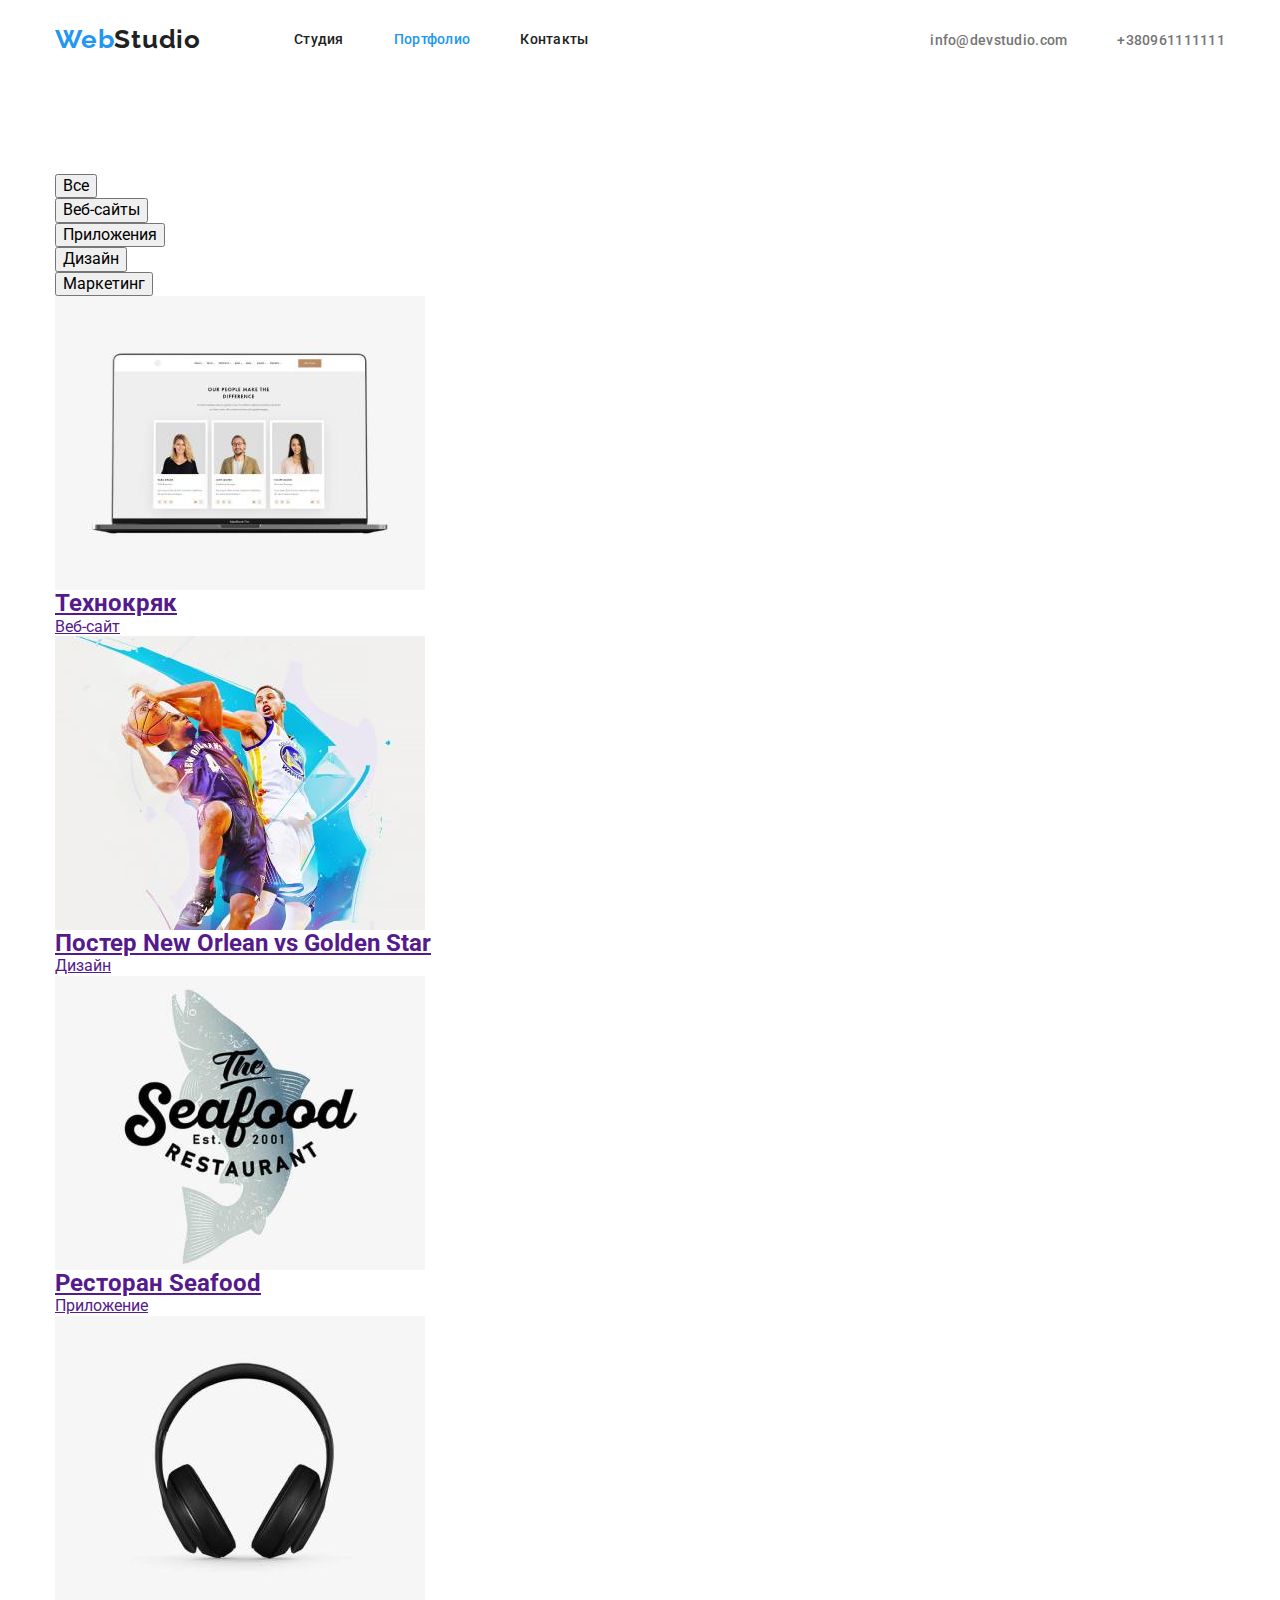
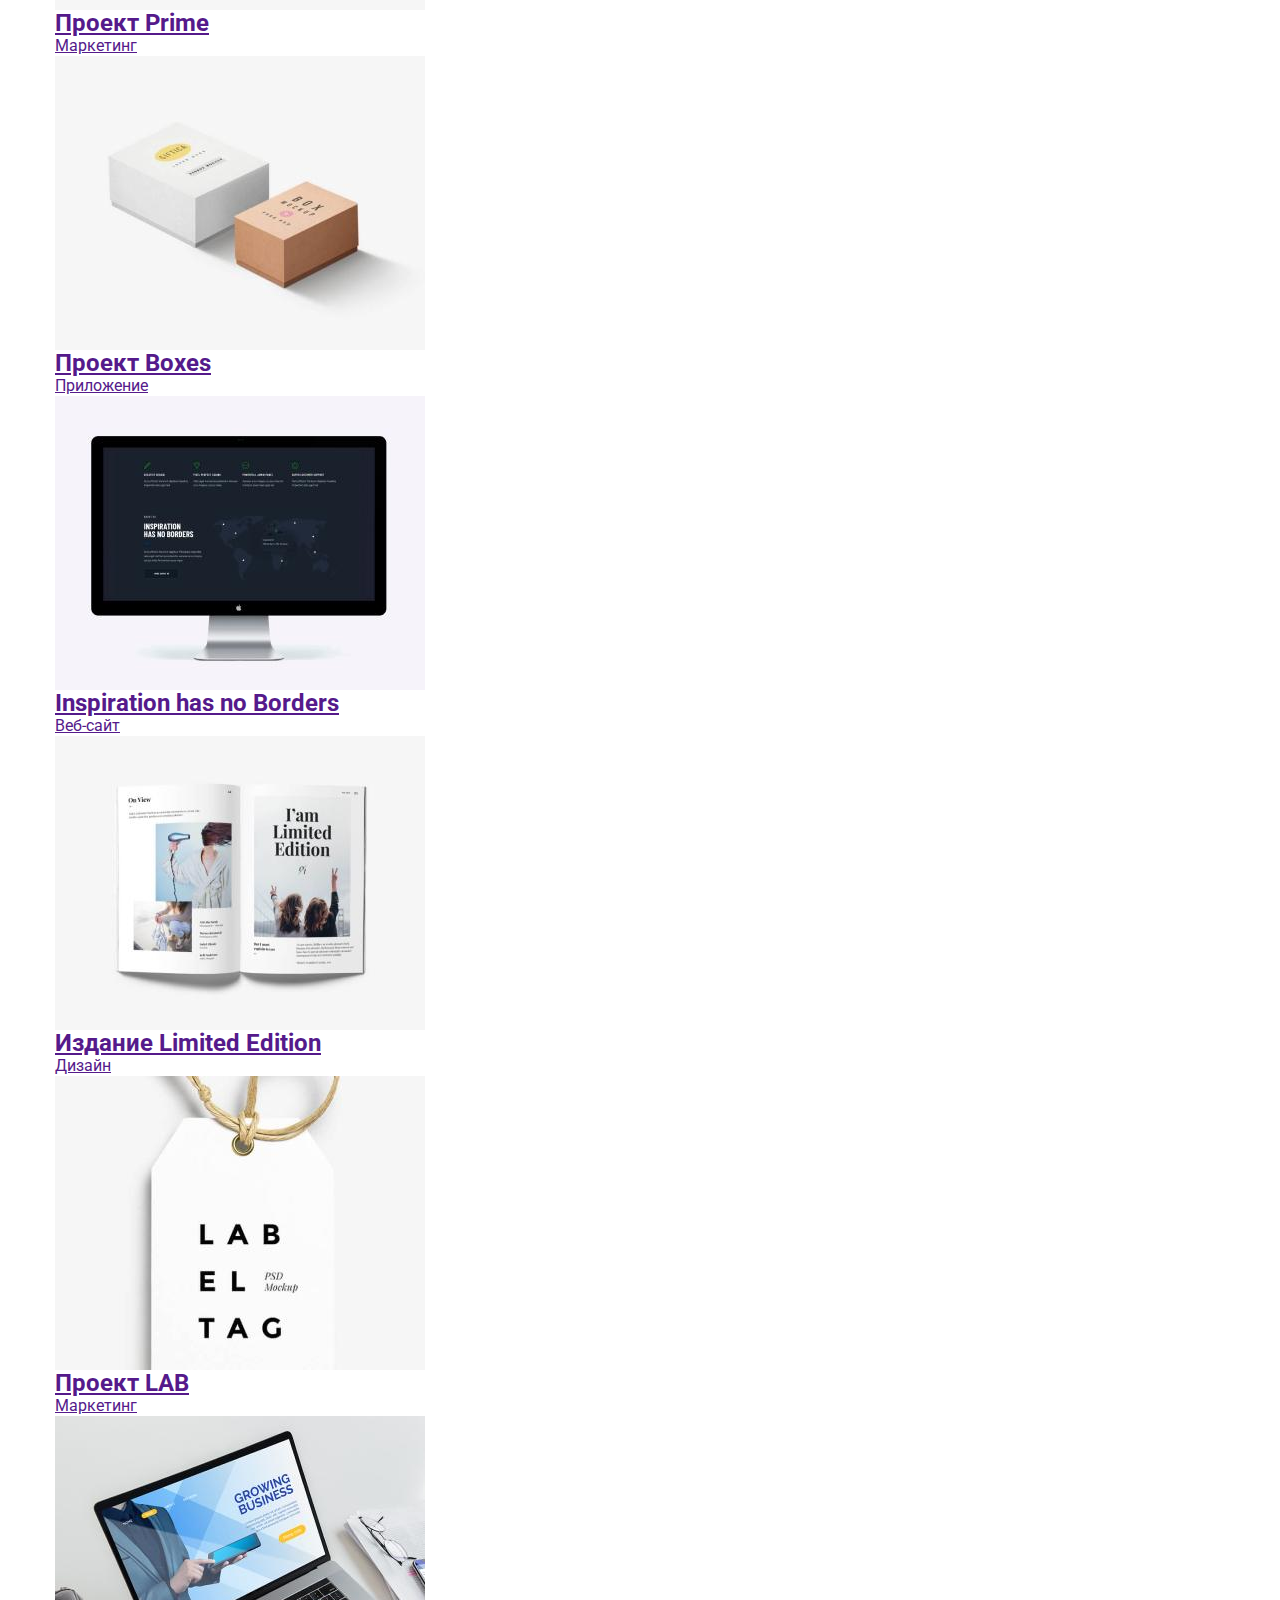
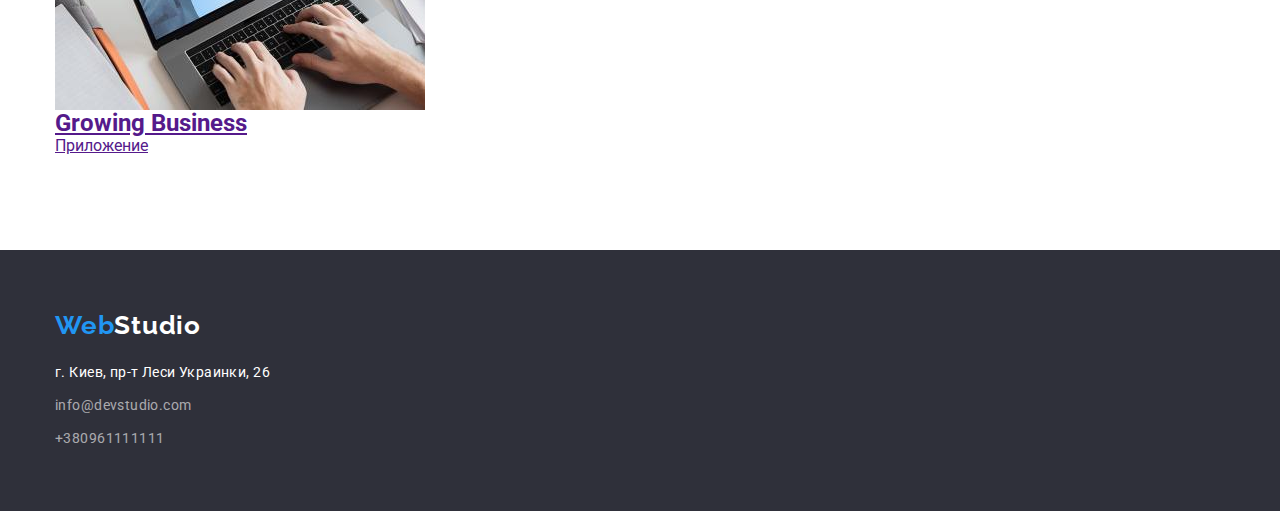
==== commit 2cae2c4d: "update portfolio.html" ====
--- a/portfolio.html
+++ b/portfolio.html
@@ -37,11 +37,11 @@
         <section class="section">
     <div class="container">
         <ul class="buttons">
-            <li><button class="button">Все</button></li>
-            <li><button class="button">Веб-сайты</button></li>
-            <li><button class="button">Приложения</button></li>
-            <li><button class="button">Дизайн</button></li>
-            <li><button class="button">Маркетинг</button></li>
+            <li><button type="button" class="button">Все</button></li>
+            <li><button type="button" class="button">Веб-сайты</button></li>
+            <li><button type="button" class="button">Приложения</button></li>
+            <li><button type="button" class="button">Дизайн</button></li>
+            <li><button type="button" class="button">Маркетинг</button></li>
         </ul>   
        
         <ul class="gallery">
--- a/css/styles.css
+++ b/css/styles.css
@@ -52,10 +52,6 @@
   max-width: 100%;
   height: auto;
 }
-.link {
-  display: block;
-  text-decoration: none;
-}
 
 /* ---------header------------ */
 .main-nav {
@@ -295,6 +291,7 @@
 }
 .address .actual-address {
   font-family: Roboto;
+  font-style: normal;
   font-weight: 400;
   font-size: 14px;
   line-height: 1.71;
@@ -345,24 +342,27 @@
     display: flex;
     justify-content: center;
     margin-bottom: 50px;
-  }
-  .buttons .button {
-    padding: 6px 22px;
-    margin-right: 8px;
-  }
-  .buttons .button:last-child {
-    margin-right: 0;
-  }
-
-  /* ---------portfolio gallery------------ */
-  .gallery {
-    display: flex;
-    flex-wrap: wrap;
-    border-bottom-width: 1px;
-    border-bottom-style: solid;
-    border-bottom-color: #eeeeee;
-  }
-
+}
+.buttons .button {
+  padding: 6px 22px;
+  margin-right: 8px;
+}
+.buttons .button:last-child {
+  margin-right: 0;
+}
+
+/* ---------portfolio gallery------------ */
+.gallery {
+  display: flex;
+  flex-wrap: wrap;
+  border-bottom-width: 1px;
+  border-bottom-style: solid;
+  border-bottom-color: #eeeeee;
+}
+.gallery .link {
+  display: block;
+  text-decoration: none;
+}
 .gallery .title {
   margin-top: 20px;
   margin-bottom: 4px;
@@ -388,6 +388,7 @@
   width: 370px;
   margin-right: 30px;
   margin-bottom: 30px;
+  border: 1px solid #eeeeee;
 }
 .gallery .item:nth-child(3n) {
   margin-right: 0px;
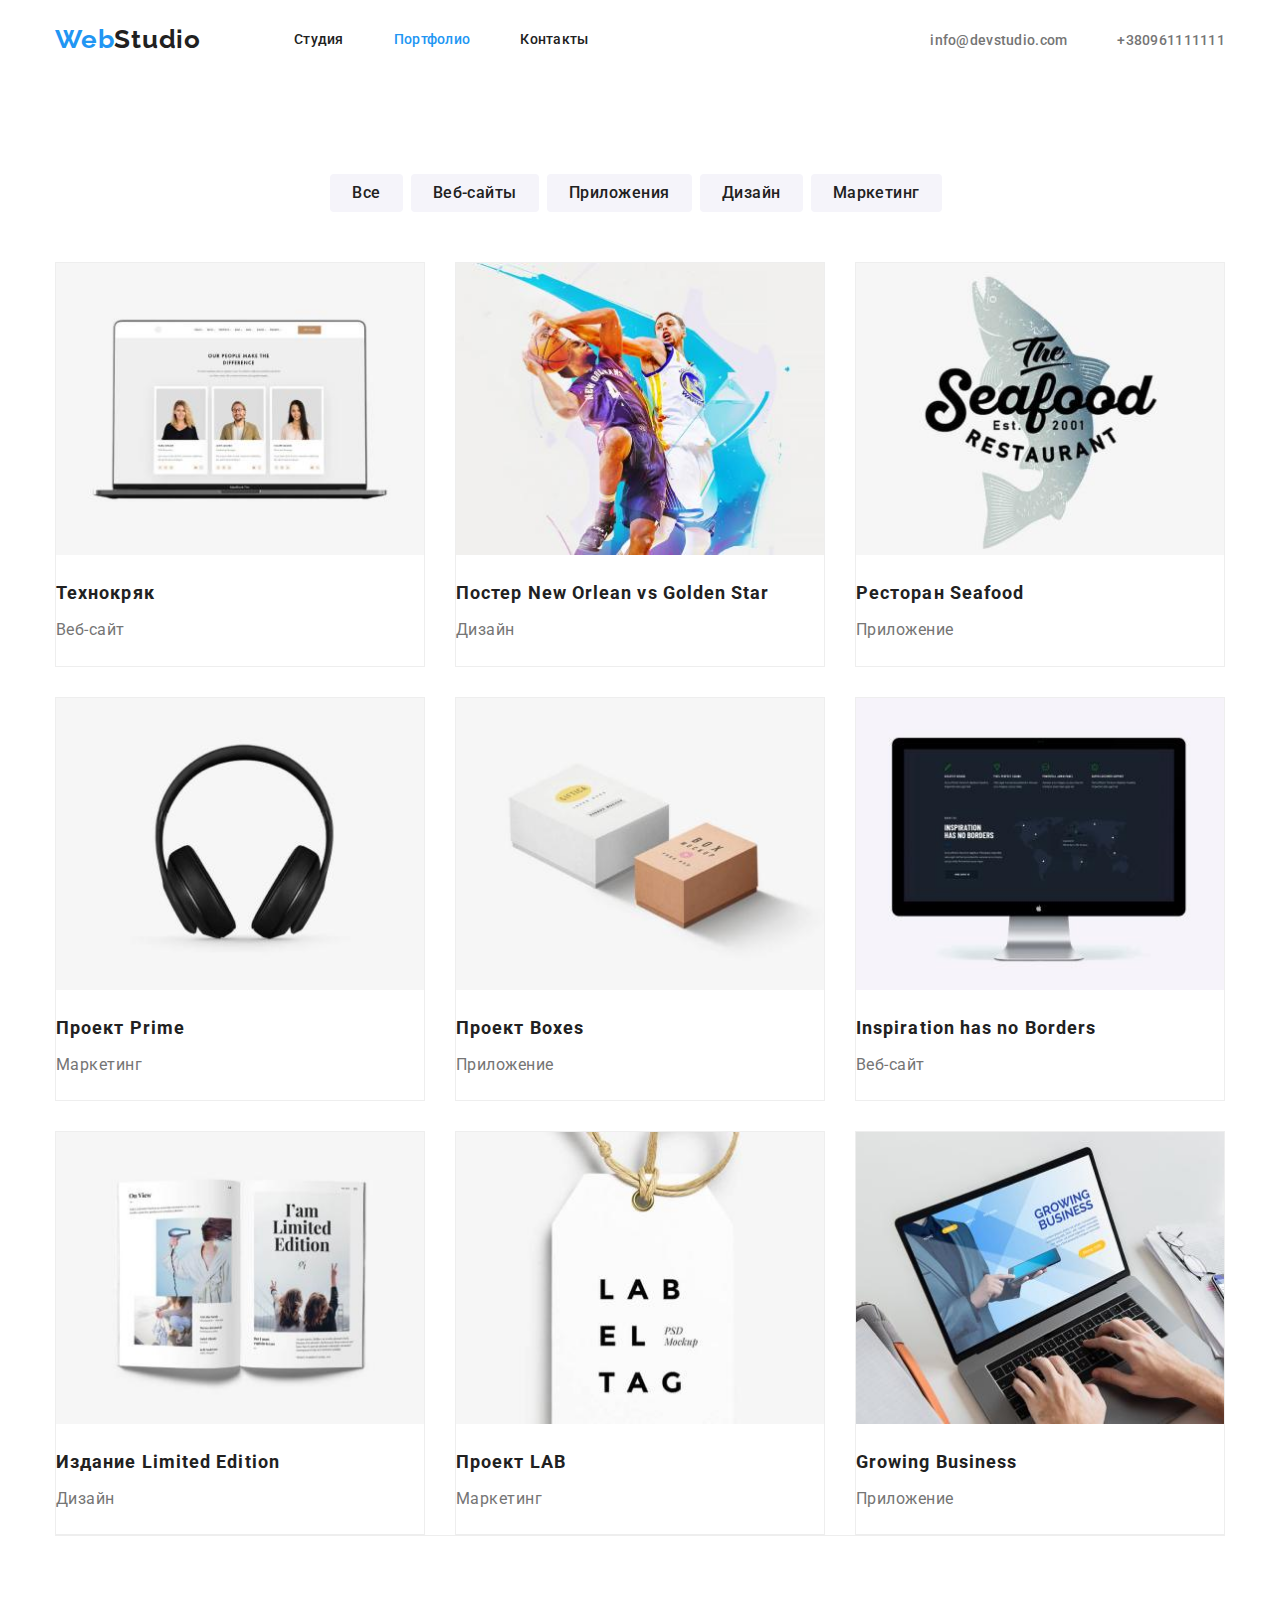
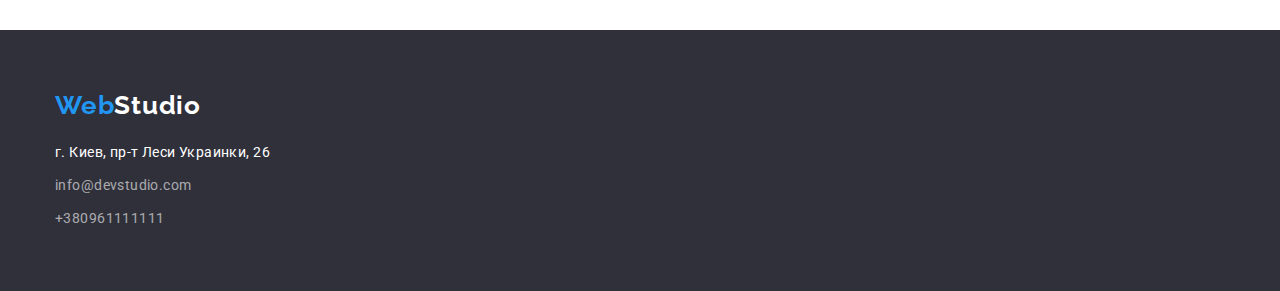
==== commit 6989e632: "update portfolio.html" ====
--- a/portfolio.html
+++ b/portfolio.html
@@ -37,11 +37,11 @@
         <section class="section">
     <div class="container">
         <ul class="buttons">
-            <li><button type="button" class="button">Все</button></li>
-            <li><button type="button" class="button">Веб-сайты</button></li>
-            <li><button type="button" class="button">Приложения</button></li>
-            <li><button type="button" class="button">Дизайн</button></li>
-            <li><button type="button" class="button">Маркетинг</button></li>
+            <li><button type="button" class="btn">Все</button></li>
+            <li><button type="button" class="btn">Веб-сайты</button></li>
+            <li><button type="button" class="btn">Приложения</button></li>
+            <li><button type="button" class="btn">Дизайн</button></li>
+            <li><button type="button" class="btn">Маркетинг</button></li>
         </ul>   
        
         <ul class="gallery">
--- a/css/styles.css
+++ b/css/styles.css
@@ -318,37 +318,36 @@
 }
 .address .footer-items .item:last-child {
   margin-bottom: 0;
-
-  /* ---------portfolio------------ */
-  /* ---------portfolio buttons------------ */
-  .button {
-    font-family: Roboto;
-    font-weight: 500;
-    font-size: 16px;
-    line-height: 1.63;
-    text-align: center;
-    letter-spacing: 0.03em;
-    color: var(--primary-text-color);
-    background: #f5f4fa;
-    border-radius: 4px;
-    cursor: pointer;
-  }
-  .button:hover,
-  .button:focus {
-    background-color: var(--accent-color);
-    color: var(--primary-white-color);
-  }
-  .buttons {
-    display: flex;
-    justify-content: center;
-    margin-bottom: 50px;
-}
-.buttons .button {
+}
+/* ---------portfolio------------ */
+/* ---------portfolio buttons------------ */
+.btn {
   padding: 6px 22px;
   margin-right: 8px;
-}
-.buttons .button:last-child {
-  margin-right: 0;
+  font-family: Roboto;
+  font-weight: 500;
+  font-size: 16px;
+  line-height: 1.63;
+  text-align: center;
+  letter-spacing: 0.03em;
+  color: var(--primary-text-color);
+  background-color: #f5f4fa;
+  border-radius: 4px;
+  cursor: pointer;
+  border: none;
+}
+.btn:hover,
+.btn:focus {
+  background-color: var(--accent-color);
+  color: var(--primary-white-color);
+}
+/* .btn:last-child {
+  margin-right: 0;
+} */
+.buttons {
+  display: flex;
+  justify-content: center;
+  margin-bottom: 50px;
 }
 
 /* ---------portfolio gallery------------ */
